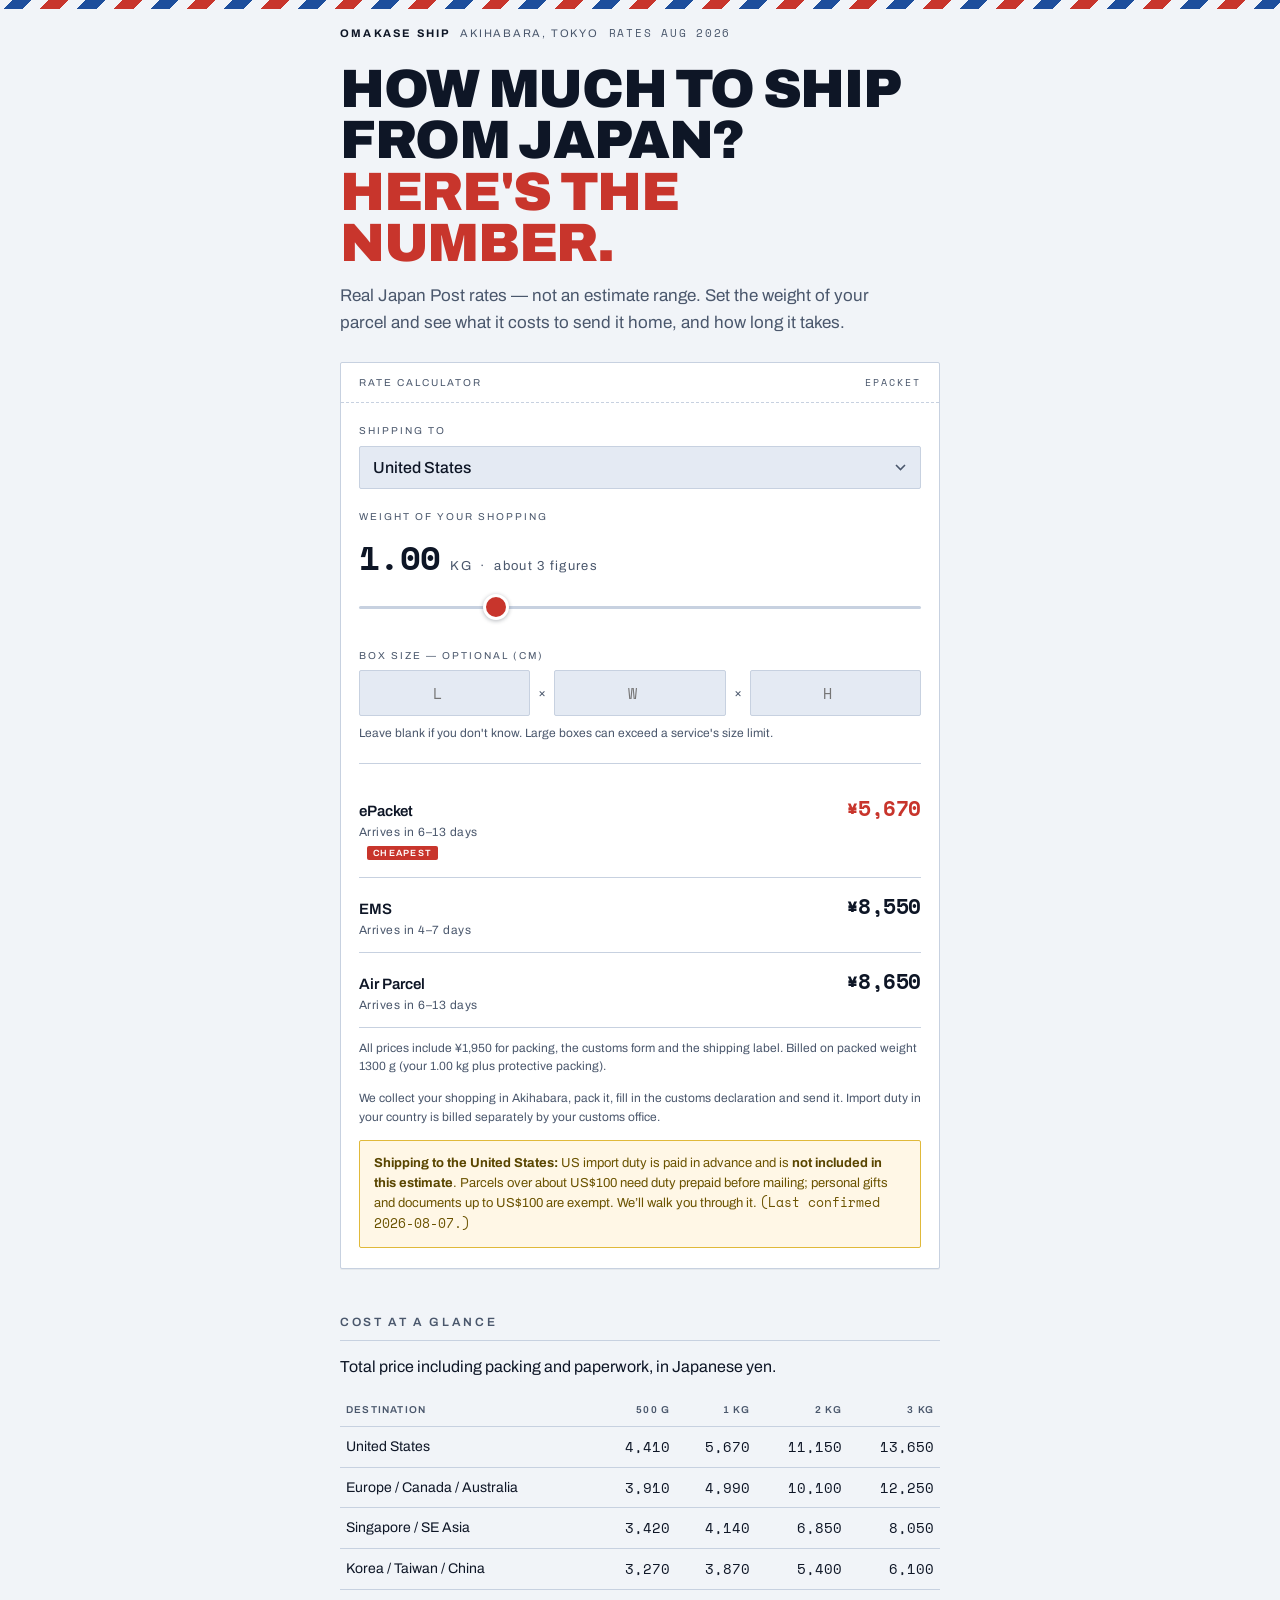
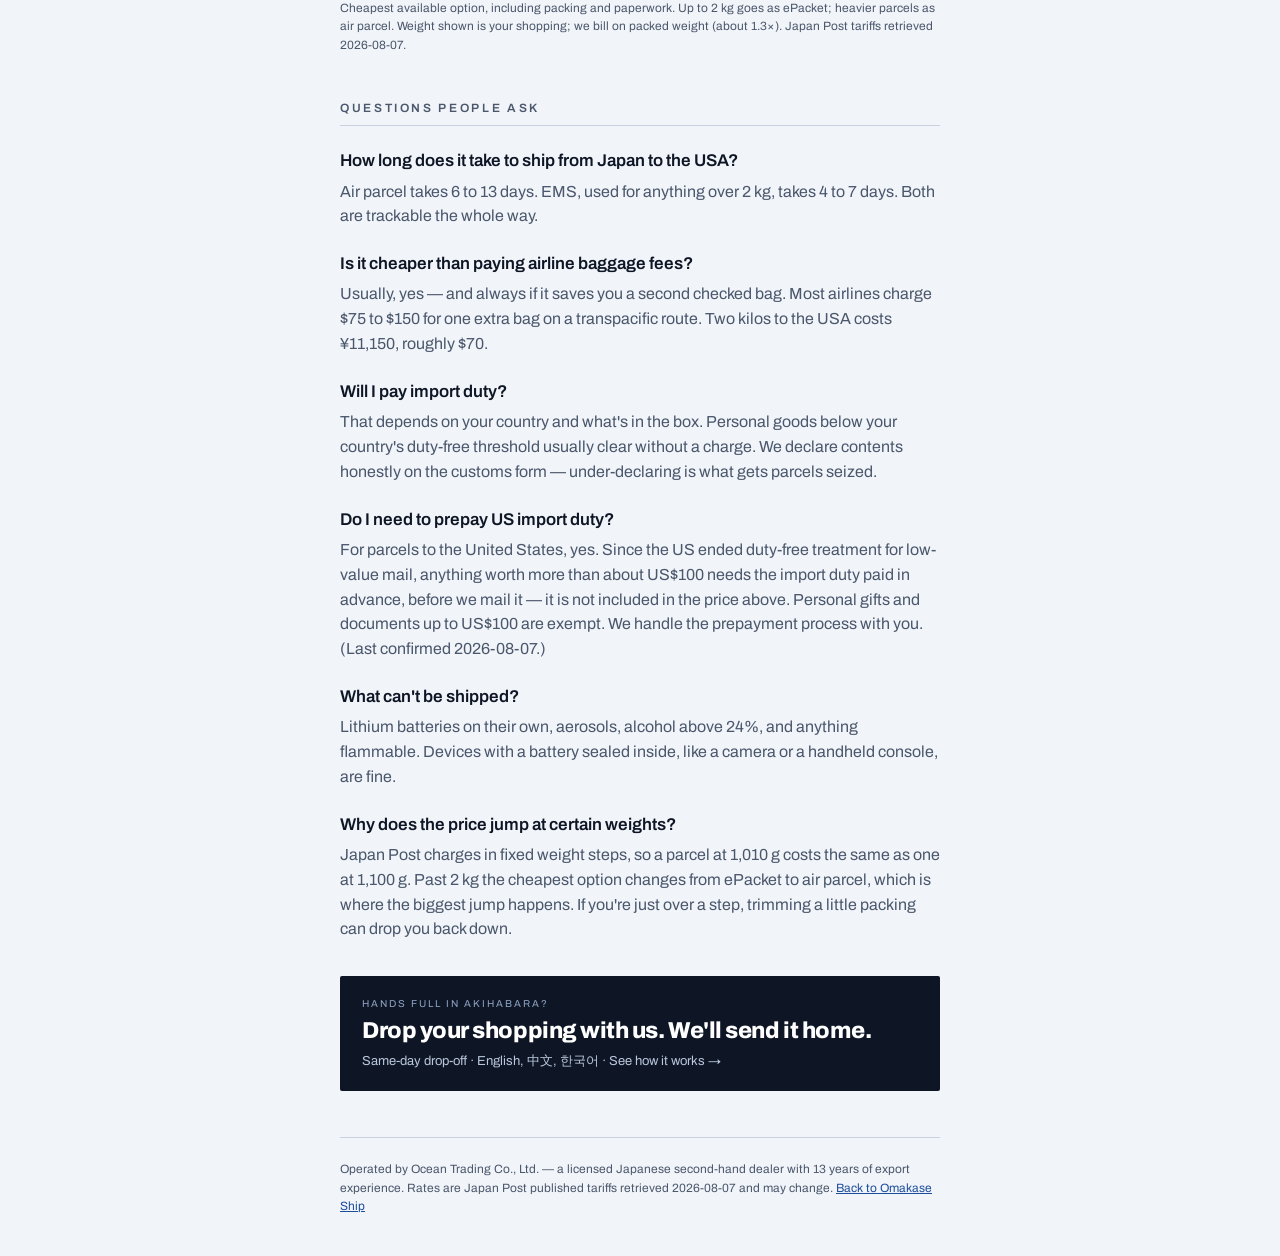
==== cost/index.html @ 7de7c8a9 "Extend EMS (0.5-30kg) and add air-parcel (1-30kg) rates; add 1.3x packed-weight rule, per-country pa" ====
<!DOCTYPE html>
<html lang="en">
<head>
<meta charset="utf-8">
<meta name="viewport" content="width=device-width,initial-scale=1">
<title>How Much Does It Cost to Ship from Japan? | Real Rates Calculator — Omakase Ship</title>
<meta name="description" content="Actual Japan Post rates to ship a parcel from Japan to the USA, Europe, Asia and beyond. Enter the weight, see the price and delivery time. Updated August 2026.">
<link rel="canonical" href="https://gamegamesan-dot.github.io/akiba-ship/cost/">
<meta property="og:title" content="How much does it cost to ship from Japan?">
<meta property="og:description" content="Real Japan Post rates. Enter the weight, get the price and the delivery time.">
<meta property="og:type" content="website">
<link rel="preconnect" href="https://fonts.googleapis.com">
<link rel="preconnect" href="https://fonts.gstatic.com" crossorigin>
<link href="https://fonts.googleapis.com/css2?family=Archivo:wght@400;500;600;800;900&family=Space+Mono:wght@400;700&display=swap" rel="stylesheet">
<style>
:root{
  --paper:#F1F4F8;
  --panel:#FFFFFF;
  --ink:#0E1626;
  --ink-2:#4A576C;
  --rule:#C7D1E0;
  --air-red:#C8352C;
  --air-blue:#1D4E9C;
  --stamp:#E4EAF3;
  --ok:#1B6B4A;
}
*{box-sizing:border-box}
html{-webkit-text-size-adjust:100%}
body{
  margin:0; background:var(--paper); color:var(--ink);
  font-family:'Archivo',system-ui,sans-serif;
  font-size:16px; line-height:1.55;
  -webkit-font-smoothing:antialiased;
}
.mono{font-family:'Space Mono',ui-monospace,monospace}
.wrap{max-width:640px;margin:0 auto;padding:0 20px}

/* ---- airmail stripe ---- */
.airmail{
  height:9px;
  background:repeating-linear-gradient(
    -45deg,
    var(--air-red) 0 14px,
    var(--paper) 14px 26px,
    var(--air-blue) 26px 40px,
    var(--paper) 40px 52px
  );
  background-size:200% 100%;
  animation:slide 1.1s cubic-bezier(.2,.7,.2,1) both;
}
@keyframes slide{from{background-position:60% 0;opacity:0}to{background-position:0 0;opacity:1}}

header{padding:16px 0 0}
.brand{
  display:flex;align-items:baseline;gap:10px;flex-wrap:wrap;
  font-size:11px;letter-spacing:.16em;text-transform:uppercase;color:var(--ink-2);
}
.brand b{color:var(--ink);font-weight:700;letter-spacing:.2em}

h1{
  font-weight:900;
  font-size:clamp(34px,9.5vw,54px);
  line-height:.95;
  letter-spacing:-.025em;
  text-transform:uppercase;
  margin:22px 0 14px;
}
h1 em{font-style:normal;color:var(--air-red)}
.lede{font-size:17px;color:var(--ink-2);margin:0 0 8px;max-width:34em}

/* ---- calculator ---- */
.calc{
  background:var(--panel);
  border:1px solid var(--rule);
  border-radius:2px;
  margin:26px 0;
  box-shadow:0 1px 0 rgba(14,22,38,.05);
}
.calc-head{
  border-bottom:1px dashed var(--rule);
  padding:12px 18px;
  display:flex;justify-content:space-between;align-items:center;
  font-size:10px;letter-spacing:.2em;text-transform:uppercase;color:var(--ink-2);
}
.calc-body{padding:20px 18px}

.field{margin-bottom:20px}
.field > label{
  display:block;
  font-size:10px;letter-spacing:.2em;text-transform:uppercase;
  color:var(--ink-2);margin-bottom:7px;
}
select{
  width:100%;padding:12px 13px;
  font-family:'Archivo',sans-serif;font-size:16px;font-weight:500;color:var(--ink);
  background:var(--stamp);border:1px solid var(--rule);border-radius:2px;
  appearance:none;
  background-image:url("data:image/svg+xml;utf8,<svg xmlns='http://www.w3.org/2000/svg' width='11' height='7' fill='none'><path d='M1 1l4.5 4.5L10 1' stroke='%234A576C' stroke-width='1.6'/></svg>");
  background-repeat:no-repeat;background-position:right 14px center;
}
.wt-row{display:flex;align-items:baseline;gap:10px;margin-bottom:10px}
.wt-val{font-size:34px;font-weight:700;letter-spacing:-.02em}
.wt-unit{font-size:13px;color:var(--ink-2);letter-spacing:.1em}
input[type=range]{
  width:100%;margin:0;appearance:none;background:transparent;height:26px;
}
input[type=range]::-webkit-slider-runnable-track{
  height:3px;background:var(--rule);border-radius:2px;
}
input[type=range]::-webkit-slider-thumb{
  appearance:none;width:26px;height:26px;margin-top:-11.5px;
  background:var(--air-red);border-radius:50%;border:3px solid #fff;
  box-shadow:0 1px 4px rgba(14,22,38,.3);cursor:pointer;
}
input[type=range]::-moz-range-track{height:3px;background:var(--rule);border-radius:2px}
input[type=range]::-moz-range-thumb{
  width:20px;height:20px;background:var(--air-red);border-radius:50%;
  border:3px solid #fff;box-shadow:0 1px 4px rgba(14,22,38,.3);cursor:pointer;
}
input[type=range]:focus-visible,select:focus-visible,a:focus-visible{
  outline:2px solid var(--air-blue);outline-offset:3px;
}

/* ---- the staircase (signature) ---- */
.stair-wrap{
  background:var(--stamp);border:1px solid var(--rule);border-radius:2px;
  padding:14px 14px 12px;margin-bottom:20px;
}
.stair-label{
  font-size:10px;letter-spacing:.2em;text-transform:uppercase;
  color:var(--ink-2);margin-bottom:11px;
}
.stair{display:flex;align-items:flex-end;gap:3px;height:62px}
.step{
  flex:1;background:#C2CEDF;border-radius:1px 1px 0 0;
  transition:background .18s ease,transform .18s ease;
  position:relative;
}
.step.here{background:var(--air-red)}
.step.past{background:#9FB0C8}
.stair-note{
  margin-top:11px;font-size:13px;line-height:1.45;color:var(--ink-2);
}
.stair-note b{color:var(--ink);font-weight:600}
.stair-note .good{color:var(--ok);font-weight:600}

/* ---- result ---- */
.result{border-top:1px solid var(--rule);padding-top:16px}
.line{display:flex;justify-content:space-between;align-items:baseline;padding:6px 0}
.line .k{font-size:14px;color:var(--ink-2)}
.line .v{font-size:17px;font-weight:600}
.line.total{
  border-top:1px solid var(--ink);margin-top:10px;padding-top:14px;align-items:flex-start;
}
.line.total .k{font-size:11px;letter-spacing:.18em;text-transform:uppercase;color:var(--ink);font-weight:600}
.line.total .v{font-size:38px;font-weight:900;letter-spacing:-.03em;line-height:1}
.sub{font-size:12px;color:var(--ink-2);margin-top:6px}
.eta{
  display:inline-block;margin-top:14px;padding:5px 11px;
  background:var(--stamp);border:1px solid var(--rule);border-radius:2px;
  font-size:12px;letter-spacing:.06em;
}
.svc{font-size:10px;letter-spacing:.16em;text-transform:uppercase;color:var(--air-blue)}

/* ---- content ---- */
h2{
  font-size:12px;letter-spacing:.22em;text-transform:uppercase;
  color:var(--ink-2);font-weight:600;
  margin:44px 0 14px;padding-bottom:8px;border-bottom:1px solid var(--rule);
}
h3{font-size:17px;font-weight:600;margin:22px 0 5px}
p{margin:0 0 13px;color:var(--ink-2)}
p.b{color:var(--ink)}
table{width:100%;border-collapse:collapse;font-size:14px;margin-bottom:8px}
th,td{padding:9px 6px;text-align:right;border-bottom:1px solid var(--rule)}
th:first-child,td:first-child{text-align:left}
th{
  font-size:10px;letter-spacing:.12em;text-transform:uppercase;
  color:var(--ink-2);font-weight:600;
}
td.n{font-family:'Space Mono',monospace;font-variant-numeric:tabular-nums}
caption{
  caption-side:bottom;font-size:12px;color:var(--ink-2);
  text-align:left;padding-top:9px;
}

.cta{
  display:block;margin:34px 0 10px;padding:20px 22px;
  background:var(--ink);color:#fff;text-decoration:none;border-radius:2px;
  transition:transform .16s ease;
}
.cta:hover{transform:translateY(-2px)}
.cta .kicker{
  font-size:10px;letter-spacing:.2em;text-transform:uppercase;
  color:#8FA4C4;display:block;margin-bottom:6px;
}
.cta .big{font-size:23px;font-weight:800;letter-spacing:-.02em;line-height:1.15;display:block}
.cta .small{font-size:13px;color:#B9C7DC;display:block;margin-top:7px}

footer{
  margin-top:46px;padding:22px 0 40px;
  border-top:1px solid var(--rule);font-size:12px;color:var(--ink-2);
}
footer a{color:var(--air-blue)}

/* ---- optional size ---- */
.size-row{display:flex;gap:8px;align-items:center}
.size-row input{width:100%;padding:11px 10px;font-family:'Space Mono',monospace;font-size:15px;
  background:var(--stamp);border:1px solid var(--rule);border-radius:2px;color:var(--ink);text-align:center}
.size-x{color:var(--ink-2);font-size:13px}
.size-hint{font-size:12px;color:var(--ink-2);margin-top:8px}
.size-hint.warn{color:var(--air-red);font-weight:600}

/* ---- service comparison ---- */
.svc-row{display:flex;justify-content:space-between;align-items:baseline;padding:12px 0;border-bottom:1px solid var(--rule)}
.svc-row .k{font-size:15px;color:var(--ink);font-weight:600}
.svc-row .days{display:block;font-size:12px;color:var(--ink-2);font-weight:400;letter-spacing:.04em}
.svc-row .v{font-size:21px;font-weight:800;letter-spacing:-.02em}
.svc-row.best .v{color:var(--air-red)}
.svc-row.best .k::after{content:"CHEAPEST";margin-left:8px;font-size:9px;letter-spacing:.14em;
  background:var(--air-red);color:#fff;padding:2px 6px;border-radius:2px;vertical-align:middle}
.svc-row.off{opacity:.6}
.svc-row.off .v{font-size:14px;color:var(--ink-2);font-weight:600}
.svc-row .reason{display:block;font-size:12px;color:var(--air-red);font-weight:400;margin-top:2px}
.allsplit{background:#FBEEEC;border:1px solid var(--air-red);border-radius:2px;padding:14px;
  color:#7A241E;font-size:14px;margin-bottom:8px}
.feenote{font-size:12px;color:var(--ink-2);margin-top:11px}
.duty{margin-top:14px;background:#FFF7E6;border:1px solid #E0B93A;border-radius:2px;
  padding:13px 14px;font-size:13px;line-height:1.5;color:#6B5300}
.duty b{color:#5a4600}

@media (prefers-reduced-motion:reduce){
  *{animation:none!important;transition:none!important}
}
</style>
</head>
<body>

<div class="airmail"></div>

<div class="wrap">
<header>
  <div class="brand"><b>Omakase Ship</b><span>Akihabara, Tokyo</span><span class="mono">rates Aug 2026</span></div>
</header>

<h1>How much to ship<br>from Japan?<br><em>Here's the number.</em></h1>
<p class="lede">Real Japan Post rates — not an estimate range. Set the weight of your parcel and see what it costs to send it home, and how long it takes.</p>

<!-- ========== CALCULATOR ========== -->
<div class="calc">
  <div class="calc-head"><span>Rate Calculator</span><span class="mono" id="svcTag">COMPARE</span></div>
  <div class="calc-body">

    <div class="field">
      <label for="dest">Shipping to</label>
      <select id="dest">
        <option value="4" selected>United States</option>
        <option value="3">Europe (UK, France, Germany…)</option>
        <option value="3">Canada</option>
        <option value="3">Australia / New Zealand</option>
        <option value="2">Singapore / Thailand / Malaysia</option>
        <option value="2">Philippines / Vietnam / Indonesia</option>
        <option value="1">South Korea</option>
        <option value="1">Taiwan</option>
        <option value="1">China / Hong Kong</option>
      </select>
    </div>

    <div class="field">
      <label for="wt">Weight of your shopping</label>
      <div class="wt-row">
        <span class="wt-val mono" id="wtVal">1.00</span>
        <span class="wt-unit">KG &nbsp;·&nbsp; about <span id="wtRef">3 figures</span></span>
      </div>
      <input type="range" id="wt" min="100" max="4000" step="10" value="1000"
             aria-label="Weight of your shopping in grams">
    </div>

    <div class="field">
      <label for="dimL">Box size — optional (cm)</label>
      <div class="size-row">
        <input type="number" id="dimL" inputmode="numeric" min="0" placeholder="L" aria-label="Length cm">
        <span class="size-x">×</span>
        <input type="number" id="dimW" inputmode="numeric" min="0" placeholder="W" aria-label="Width cm">
        <span class="size-x">×</span>
        <input type="number" id="dimH" inputmode="numeric" min="0" placeholder="H" aria-label="Height cm">
      </div>
      <p class="size-hint" id="sizeHint">Leave blank if you don't know. Large boxes can exceed a service's size limit.</p>
    </div>

    <div class="result">
      <div id="cmp"><!-- service comparison injected here --></div>
      <p class="feenote" id="feeNote"></p>
      <p class="sub">We collect your shopping in Akihabara, pack it, fill in the customs declaration and send it. Import duty in your country is billed separately by your customs office.</p>
      <div class="duty" id="dutyNotice" hidden></div>
    </div>

  </div>
</div>

<!-- ========== STATIC TABLE (crawlable) ========== -->
<h2>Cost at a glance</h2>
<p class="b">Total price including packing and paperwork, in Japanese yen.</p>
<table>
  <thead>
    <tr><th>Destination</th><th>500 g</th><th>1 kg</th><th>2 kg</th><th>3 kg</th></tr>
  </thead>
  <tbody>
    <tr><td>United States</td><td class="n">4,410</td><td class="n">5,670</td><td class="n">11,150</td><td class="n">13,650</td></tr>
    <tr><td>Europe / Canada / Australia</td><td class="n">3,910</td><td class="n">4,990</td><td class="n">10,100</td><td class="n">12,250</td></tr>
    <tr><td>Singapore / SE Asia</td><td class="n">3,420</td><td class="n">4,140</td><td class="n">6,850</td><td class="n">8,050</td></tr>
    <tr><td>Korea / Taiwan / China</td><td class="n">3,270</td><td class="n">3,870</td><td class="n">5,400</td><td class="n">6,100</td></tr>
  </tbody>
  <caption>Cheapest available option, including packing and paperwork. Up to 2 kg goes as ePacket; heavier parcels as air parcel. Weight shown is your shopping; we bill on packed weight (about 1.3×). Japan Post tariffs retrieved 2026-08-07.</caption>
</table>

<h2>Questions people ask</h2>

<h3>How long does it take to ship from Japan to the USA?</h3>
<p>Air parcel takes 6 to 13 days. EMS, used for anything over 2 kg, takes 4 to 7 days. Both are trackable the whole way.</p>

<h3>Is it cheaper than paying airline baggage fees?</h3>
<p>Usually, yes — and always if it saves you a second checked bag. Most airlines charge $75 to $150 for one extra bag on a transpacific route. Two kilos to the USA costs ¥11,150, roughly $70.</p>

<h3>Will I pay import duty?</h3>
<p>That depends on your country and what's in the box. Personal goods below your country's duty-free threshold usually clear without a charge. We declare contents honestly on the customs form — under-declaring is what gets parcels seized.</p>

<h3>Do I need to prepay US import duty?</h3>
<p>For parcels to the United States, yes. Since the US ended duty-free treatment for low-value mail, anything worth more than about US$100 needs the import duty paid in advance, before we mail it — it is not included in the price above. Personal gifts and documents up to US$100 are exempt. We handle the prepayment process with you. (Last confirmed 2026-08-07.)</p>

<h3>What can't be shipped?</h3>
<p>Lithium batteries on their own, aerosols, alcohol above 24%, and anything flammable. Devices with a battery sealed inside, like a camera or a handheld console, are fine.</p>

<h3>Why does the price jump at certain weights?</h3>
<p>Japan Post charges in fixed weight steps, so a parcel at 1,010 g costs the same as one at 1,100 g. Past 2 kg the cheapest option changes from ePacket to air parcel, which is where the biggest jump happens. If you're just over a step, trimming a little packing can drop you back down.</p>

<a class="cta" href="../">
  <span class="kicker">Hands full in Akihabara?</span>
  <span class="big">Drop your shopping with us. We'll send it home.</span>
  <span class="small">Same-day drop-off · English, 中文, 한국어 · See how it works →</span>
</a>

<footer>
  Operated by Ocean Trading Co., Ltd. — a licensed Japanese second-hand dealer with 13 years of export experience. Rates are Japan Post published tariffs retrieved 2026-08-07 and may change. <a href="../">Back to Omakase Ship</a>
</footer>
</div>

<script src="../rates.js"></script>
<script>
/* 料金は共通モジュール rates.js（window.AKIBA_RATES）を参照。数値はここに持たない。
   quoteAll() で全サービスを比較。表示は ePacket/Air Parcel/EMS の3種のみ
   （船便・SAL はデータ保持だが非表示）。packedWeight(1.3倍/+200g)で課金。 */
const R = window.AKIBA_RATES;
const BOX = R.packing.box;                        // 箱前提で課金
const ORDER = {epacket:0, airParcel:1, ems:2};    // 表示する3サービス
const $ = id => document.getElementById(id);
const yen = n => '¥' + n.toLocaleString('en-US');

function ref(g){
  if(g < 400)  return '1 figure';
  if(g < 900)  return '2 figures';
  if(g < 1600) return '3 figures';
  if(g < 2600) return 'a model kit + extras';
  if(g < 3600) return 'a full shopping bag';
  return 'a big haul';
}

/* 3辺(cm) → {length, girth}（girth=長さ+胴回りの合計）。未入力なら null */
function readSize(){
  const a=parseFloat($('dimL').value), b=parseFloat($('dimW').value), c=parseFloat($('dimH').value);
  if([a,b,c].every(v=>isNaN(v)||v<=0)) return null;
  const A=isNaN(a)?0:a, B=isNaN(b)?0:b, C=isNaN(c)?0:c;
  const longest=Math.max(A,B,C);
  return {length:longest, girth:2*(A+B+C)-longest};
}

function draw(){
  const zone = +$('dest').value;
  const contents = +$('wt').value;
  const size = readSize();
  const packed = R.packedWeight(contents);

  $('wtVal').textContent = (contents/1000).toFixed(2);
  $('wtRef').textContent = ref(contents);

  const quotes = R.quoteAll(zone, contents, size || {}).filter(q => q.service in ORDER);
  quotes.sort((x,y)=>{
    if(x.available!==y.available) return x.available ? -1 : 1;
    if(x.available) return x.postage - y.postage;
    return ORDER[x.service]-ORDER[y.service];
  });
  const avail = quotes.filter(q=>q.available);
  const base = R.handling + BOX.cost;             // 全サービス共通（保管はこのページでは0）

  let html='';
  if(avail.length===0){
    html += `<div class="allsplit">None of our traveller services fit this parcel at this weight or size. <b>Ask us about splitting it into two boxes</b> — we'll quote both.</div>`;
  }
  quotes.forEach((q,idx)=>{
    if(q.available){
      const cls = (idx===0) ? 'svc-row best' : 'svc-row';
      html += `<div class="${cls}"><span class="k">${q.label}<span class="days">Arrives in ${q.days}</span></span><span class="v mono">${yen(base+q.postage)}</span></div>`;
    } else {
      html += `<div class="svc-row off"><span class="k">${q.label}<span class="reason">Not available — ${q.reason}</span></span><span class="v mono">—</span></div>`;
    }
  });
  $('cmp').innerHTML = html;

  $('svcTag').textContent = avail.length ? avail[0].label.toUpperCase() : 'NO FIT';
  $('feeNote').textContent =
    `All prices include ${yen(base)} for packing, the customs form and the shipping label. `
    + `Billed on packed weight ${packed} g (your ${(contents/1000).toFixed(2)} kg plus protective packing).`;

  const sh=$('sizeHint');
  if(size){
    const overAny = quotes.some(q=>!q.available && /size limit/.test(q.reason));
    if(overAny){
      sh.textContent='This box exceeds the size limit of the greyed-out service(s). Size limits differ by country — we confirm before shipping.';
      sh.classList.add('warn');
    } else {
      sh.textContent='This box is within every listed service’s size limit.';
      sh.classList.remove('warn');
    }
  } else {
    sh.textContent="Leave blank if you don't know. Large boxes can exceed a service's size limit.";
    sh.classList.remove('warn');
  }

  const duty=$('dutyNotice');
  if(zone===4){
    duty.hidden=false;
    duty.innerHTML='<b>Shipping to the United States:</b> US import duty is paid in advance and is '
      +'<b>not included in this estimate</b>. Parcels over about US$100 need duty prepaid before mailing; '
      +'personal gifts and documents up to US$100 are exempt. We’ll walk you through it. '
      +'<span class="mono">(Last confirmed 2026-08-07.)</span>';
  } else {
    duty.hidden=true; duty.innerHTML='';
  }
}

$('dest').addEventListener('change', draw);
$('wt').addEventListener('input', draw);
['dimL','dimW','dimH'].forEach(id=>$(id).addEventListener('input', draw));
draw();
</script>

<script type="application/ld+json">
{
  "@context":"https://schema.org",
  "@type":"FAQPage",
  "mainEntity":[
    {"@type":"Question","name":"How much does it cost to ship from Japan to the USA?",
     "acceptedAnswer":{"@type":"Answer","text":"About ¥5,670 for a 1 kg parcel and ¥11,150 for 2 kg, including packing and customs paperwork. Prices are billed on packed weight (about 1.3 times your shopping weight), and Japan Post charges in fixed weight steps."}},
    {"@type":"Question","name":"How long does it take to ship from Japan to the USA?",
     "acceptedAnswer":{"@type":"Answer","text":"Air parcel takes 6 to 13 days. EMS, used for parcels over 2 kg, takes 4 to 7 days. Both are trackable."}},
    {"@type":"Question","name":"Do I need to prepay US import duty on a parcel from Japan?",
     "acceptedAnswer":{"@type":"Answer","text":"For parcels to the United States, import duty on anything worth more than about US$100 must be prepaid before mailing and is not included in the shipping price. Personal gifts and documents up to US$100 are exempt. Last confirmed 2026-08-07."}},
    {"@type":"Question","name":"Will I pay import duty on a parcel from Japan?",
     "acceptedAnswer":{"@type":"Answer","text":"It depends on your country and the contents. Personal goods below your country's duty-free threshold usually clear without a charge. Contents are declared honestly on the customs form."}}
  ]
}
</script>
<script src="../tracking.js"></script>
</body>
</html>
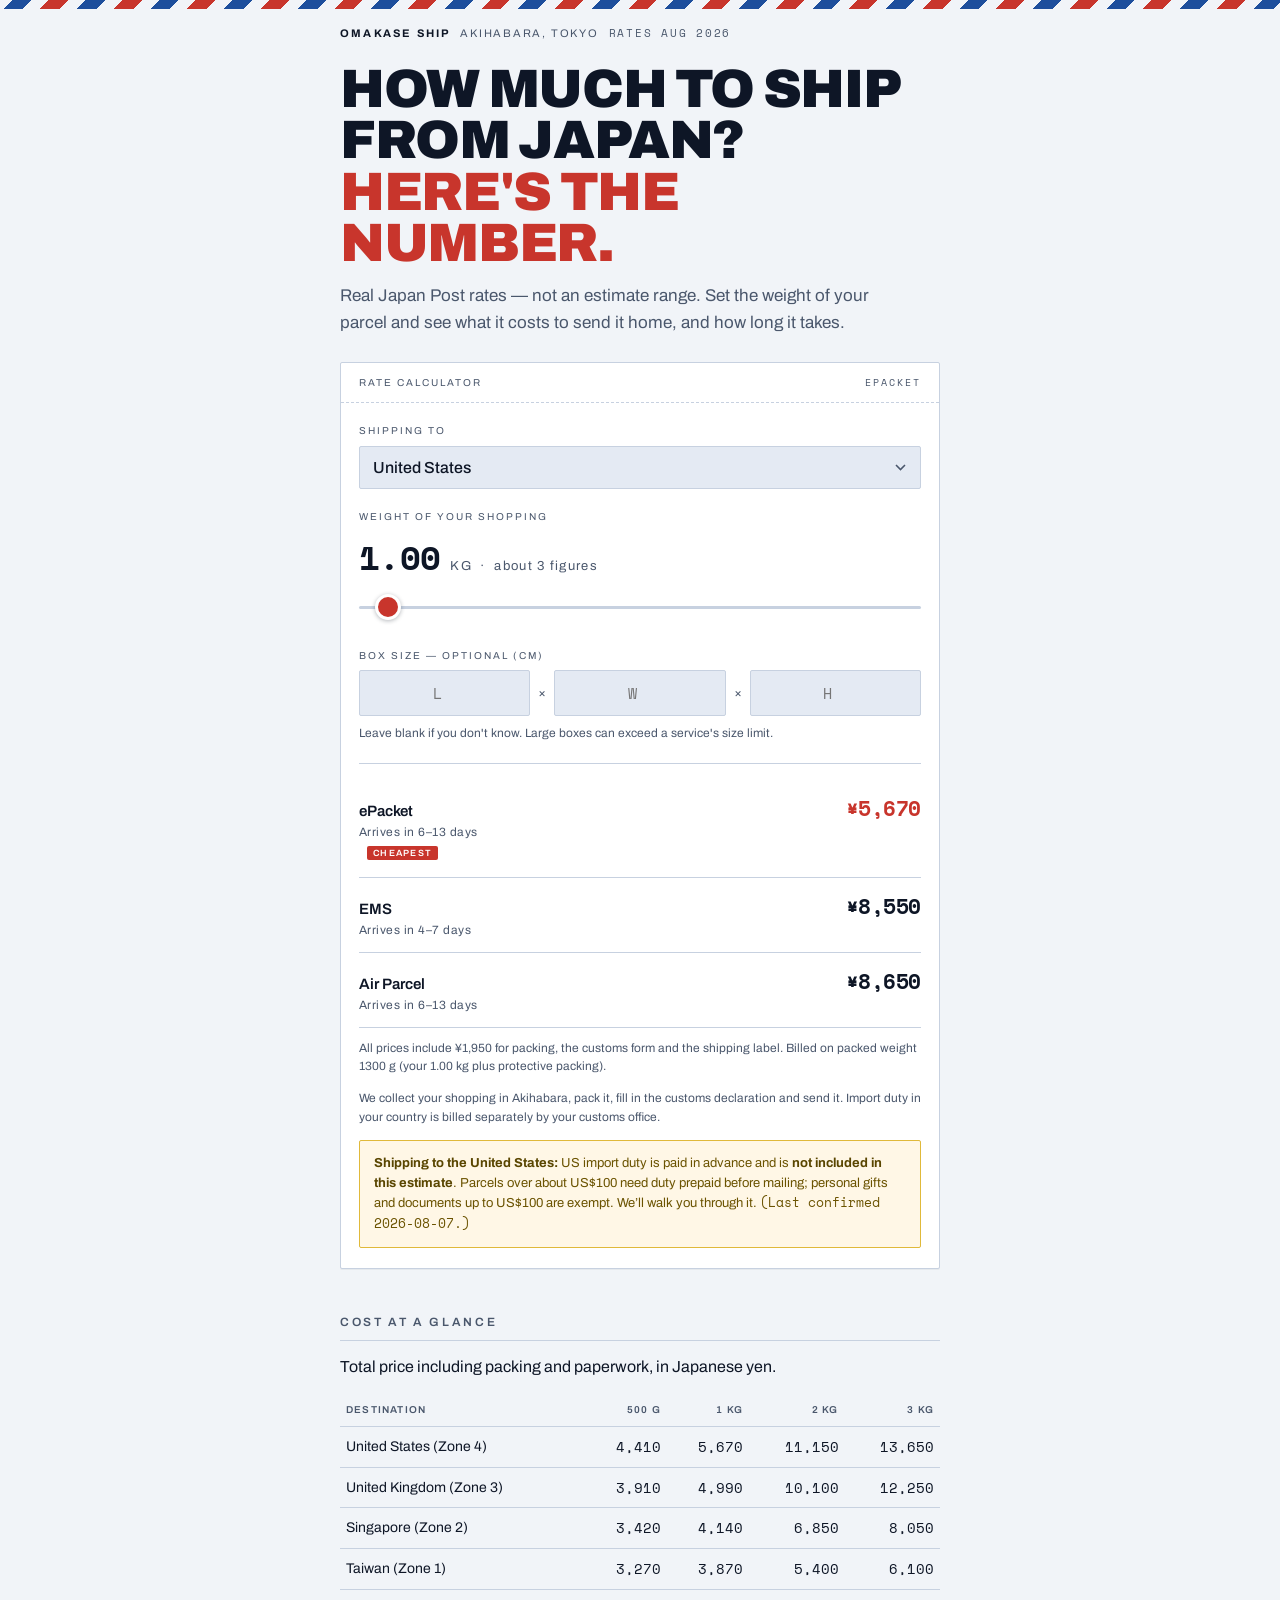
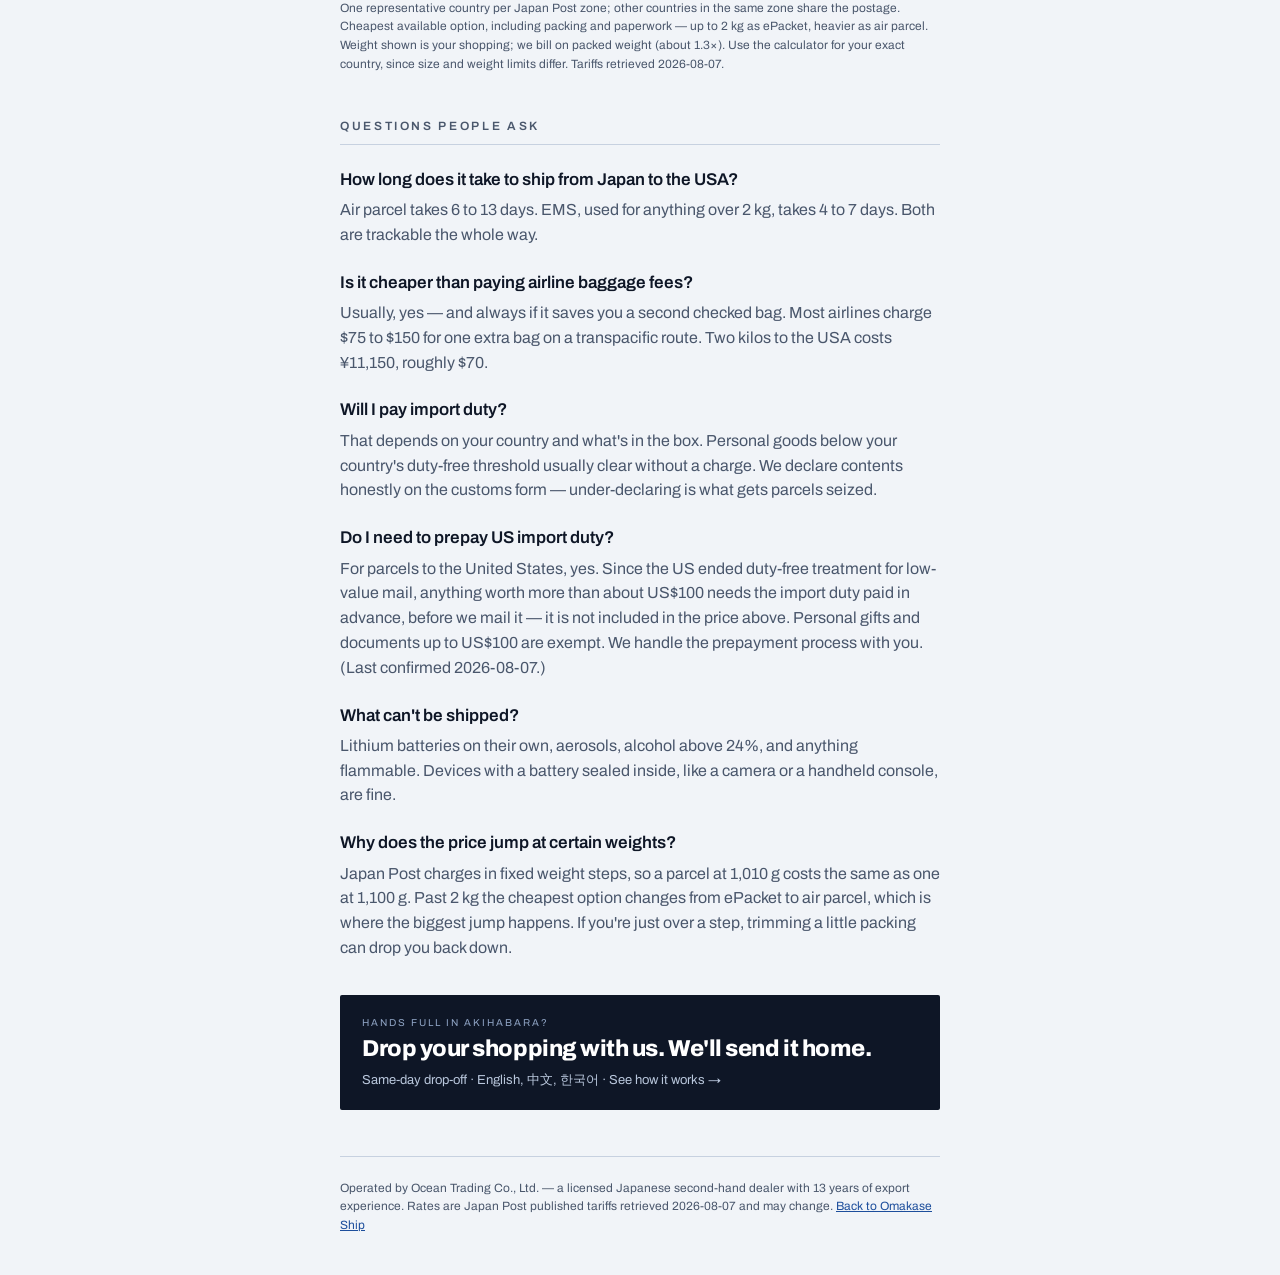
==== commit 9bd281d8: "Switch cost calculator to country-level selection with per-country size and weight limits Co-Authore" ====
--- a/cost/index.html
+++ b/cost/index.html
@@ -253,17 +253,7 @@
 
     <div class="field">
       <label for="dest">Shipping to</label>
-      <select id="dest">
-        <option value="4" selected>United States</option>
-        <option value="3">Europe (UK, France, Germany…)</option>
-        <option value="3">Canada</option>
-        <option value="3">Australia / New Zealand</option>
-        <option value="2">Singapore / Thailand / Malaysia</option>
-        <option value="2">Philippines / Vietnam / Indonesia</option>
-        <option value="1">South Korea</option>
-        <option value="1">Taiwan</option>
-        <option value="1">China / Hong Kong</option>
-      </select>
+      <select id="dest" aria-label="Destination country"><!-- populated from rates.js COUNTRIES --></select>
     </div>
 
     <div class="field">
@@ -272,7 +262,7 @@
         <span class="wt-val mono" id="wtVal">1.00</span>
         <span class="wt-unit">KG &nbsp;·&nbsp; about <span id="wtRef">3 figures</span></span>
       </div>
-      <input type="range" id="wt" min="100" max="4000" step="10" value="1000"
+      <input type="range" id="wt" min="100" max="30000" step="100" value="1000"
              aria-label="Weight of your shopping in grams">
     </div>
 
@@ -306,12 +296,12 @@
     <tr><th>Destination</th><th>500 g</th><th>1 kg</th><th>2 kg</th><th>3 kg</th></tr>
   </thead>
   <tbody>
-    <tr><td>United States</td><td class="n">4,410</td><td class="n">5,670</td><td class="n">11,150</td><td class="n">13,650</td></tr>
-    <tr><td>Europe / Canada / Australia</td><td class="n">3,910</td><td class="n">4,990</td><td class="n">10,100</td><td class="n">12,250</td></tr>
-    <tr><td>Singapore / SE Asia</td><td class="n">3,420</td><td class="n">4,140</td><td class="n">6,850</td><td class="n">8,050</td></tr>
-    <tr><td>Korea / Taiwan / China</td><td class="n">3,270</td><td class="n">3,870</td><td class="n">5,400</td><td class="n">6,100</td></tr>
+    <tr><td>United States (Zone 4)</td><td class="n">4,410</td><td class="n">5,670</td><td class="n">11,150</td><td class="n">13,650</td></tr>
+    <tr><td>United Kingdom (Zone 3)</td><td class="n">3,910</td><td class="n">4,990</td><td class="n">10,100</td><td class="n">12,250</td></tr>
+    <tr><td>Singapore (Zone 2)</td><td class="n">3,420</td><td class="n">4,140</td><td class="n">6,850</td><td class="n">8,050</td></tr>
+    <tr><td>Taiwan (Zone 1)</td><td class="n">3,270</td><td class="n">3,870</td><td class="n">5,400</td><td class="n">6,100</td></tr>
   </tbody>
-  <caption>Cheapest available option, including packing and paperwork. Up to 2 kg goes as ePacket; heavier parcels as air parcel. Weight shown is your shopping; we bill on packed weight (about 1.3×). Japan Post tariffs retrieved 2026-08-07.</caption>
+  <caption>One representative country per Japan Post zone; other countries in the same zone share the postage. Cheapest available option, including packing and paperwork — up to 2 kg as ePacket, heavier as air parcel. Weight shown is your shopping; we bill on packed weight (about 1.3×). Use the calculator for your exact country, since size and weight limits differ. Tariffs retrieved 2026-08-07.</caption>
 </table>
 
 <h2>Questions people ask</h2>
@@ -374,8 +364,35 @@
   return {length:longest, girth:2*(A+B+C)-longest};
 }
 
+/* 仕向国セレクトを rates.js の COUNTRIES から生成（地域でグループ化、米国を先頭） */
+function regionOf(c){
+  if(c.code==='US') return 'Most popular';
+  if(c.zone===3) return (c.code==='AU'||c.code==='NZ') ? 'Oceania (Zone 3)' : 'Europe & Canada (Zone 3)';
+  if(c.zone===2) return 'Southeast / South Asia (Zone 2)';
+  if(c.zone===1) return 'East Asia (Zone 1)';
+  return 'Other';
+}
+const REGION_ORDER=['Most popular','Europe & Canada (Zone 3)','Oceania (Zone 3)',
+                    'Southeast / South Asia (Zone 2)','East Asia (Zone 1)'];
+function buildDestSelect(){
+  const groups={};
+  R.COUNTRIES.forEach(c=>{ (groups[regionOf(c)]=groups[regionOf(c)]||[]).push(c); });
+  let html='';
+  REGION_ORDER.forEach(rg=>{
+    if(!groups[rg]) return;
+    html+=`<optgroup label="${rg}">`;
+    groups[rg].forEach(c=>{
+      const sel = c.code==='US' ? ' selected' : '';
+      html+=`<option value="${c.code}"${sel}>${c.nameEn}</option>`;
+    });
+    html+='</optgroup>';
+  });
+  $('dest').innerHTML=html;
+}
+
 function draw(){
-  const zone = +$('dest').value;
+  const c = R.country($('dest').value) || R.country('US');
+  const zone = c.zone;
   const contents = +$('wt').value;
   const size = readSize();
   const packed = R.packedWeight(contents);
@@ -383,7 +400,9 @@
   $('wtVal').textContent = (contents/1000).toFixed(2);
   $('wtRef').textContent = ref(contents);
 
-  const quotes = R.quoteAll(zone, contents, size || {}).filter(q => q.service in ORDER);
+  const quotes = R.quoteAll(zone, contents, size || {},
+                            {country:c.code, std:c.sizeStd, parcelMaxKg:c.parcelMaxKg})
+                  .filter(q => q.service in ORDER);
   quotes.sort((x,y)=>{
     if(x.available!==y.available) return x.available ? -1 : 1;
     if(x.available) return x.postage - y.postage;
@@ -415,8 +434,11 @@
   if(size){
     const overAny = quotes.some(q=>!q.available && /size limit/.test(q.reason));
     if(overAny){
-      sh.textContent='This box exceeds the size limit of the greyed-out service(s). Size limits differ by country — we confirm before shipping.';
+      sh.textContent=`This box exceeds the parcel size limit for ${c.nameEn}. Size limits differ by country — we confirm before shipping.`;
       sh.classList.add('warn');
+    } else if(c.sizeStd==='unknown'){
+      sh.textContent=`Within the conservative size limit we apply for ${c.nameEn} — its exact parcel limit isn’t confirmed yet, so we double-check before shipping.`;
+      sh.classList.remove('warn');
     } else {
       sh.textContent='This box is within every listed service’s size limit.';
       sh.classList.remove('warn');
@@ -427,7 +449,7 @@
   }
 
   const duty=$('dutyNotice');
-  if(zone===4){
+  if(c.code==='US'){
     duty.hidden=false;
     duty.innerHTML='<b>Shipping to the United States:</b> US import duty is paid in advance and is '
       +'<b>not included in this estimate</b>. Parcels over about US$100 need duty prepaid before mailing; '
@@ -438,6 +460,7 @@
   }
 }
 
+buildDestSelect();
 $('dest').addEventListener('change', draw);
 $('wt').addEventListener('input', draw);
 ['dimL','dimW','dimH'].forEach(id=>$(id).addEventListener('input', draw));
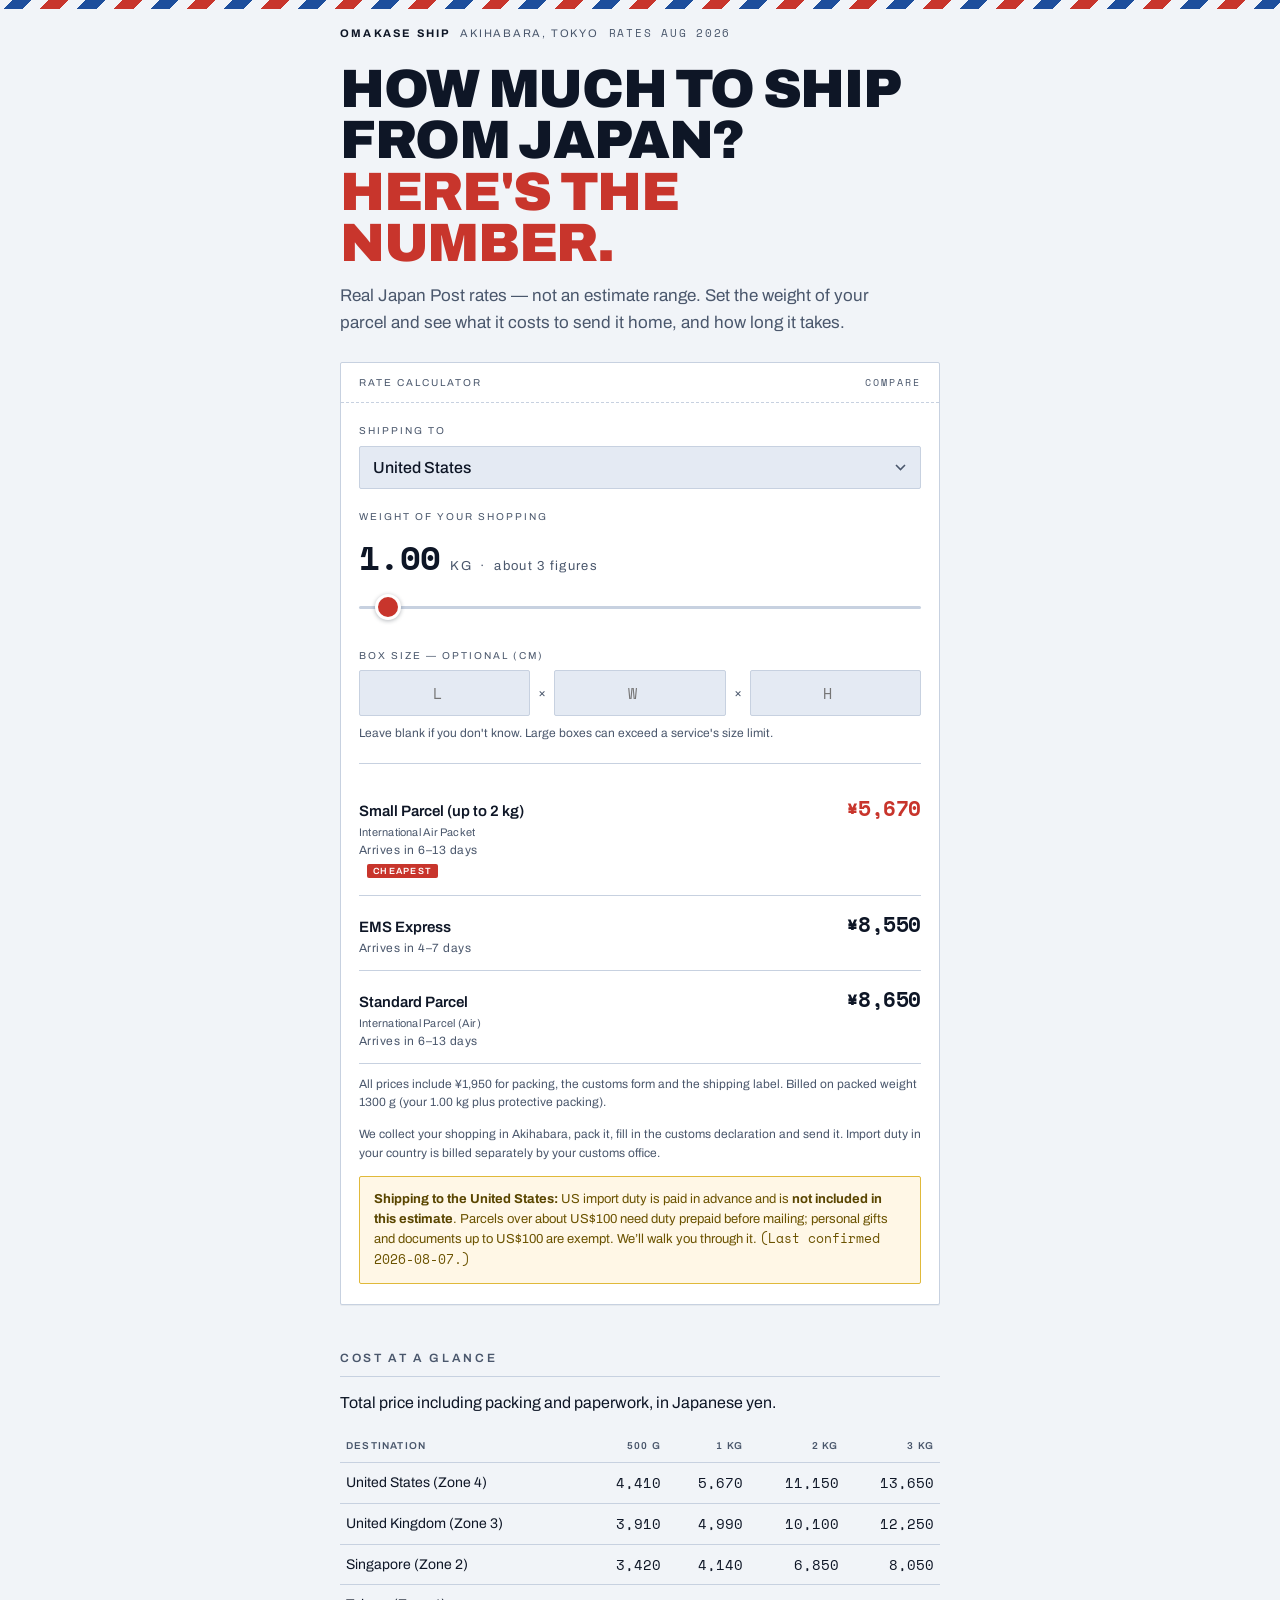
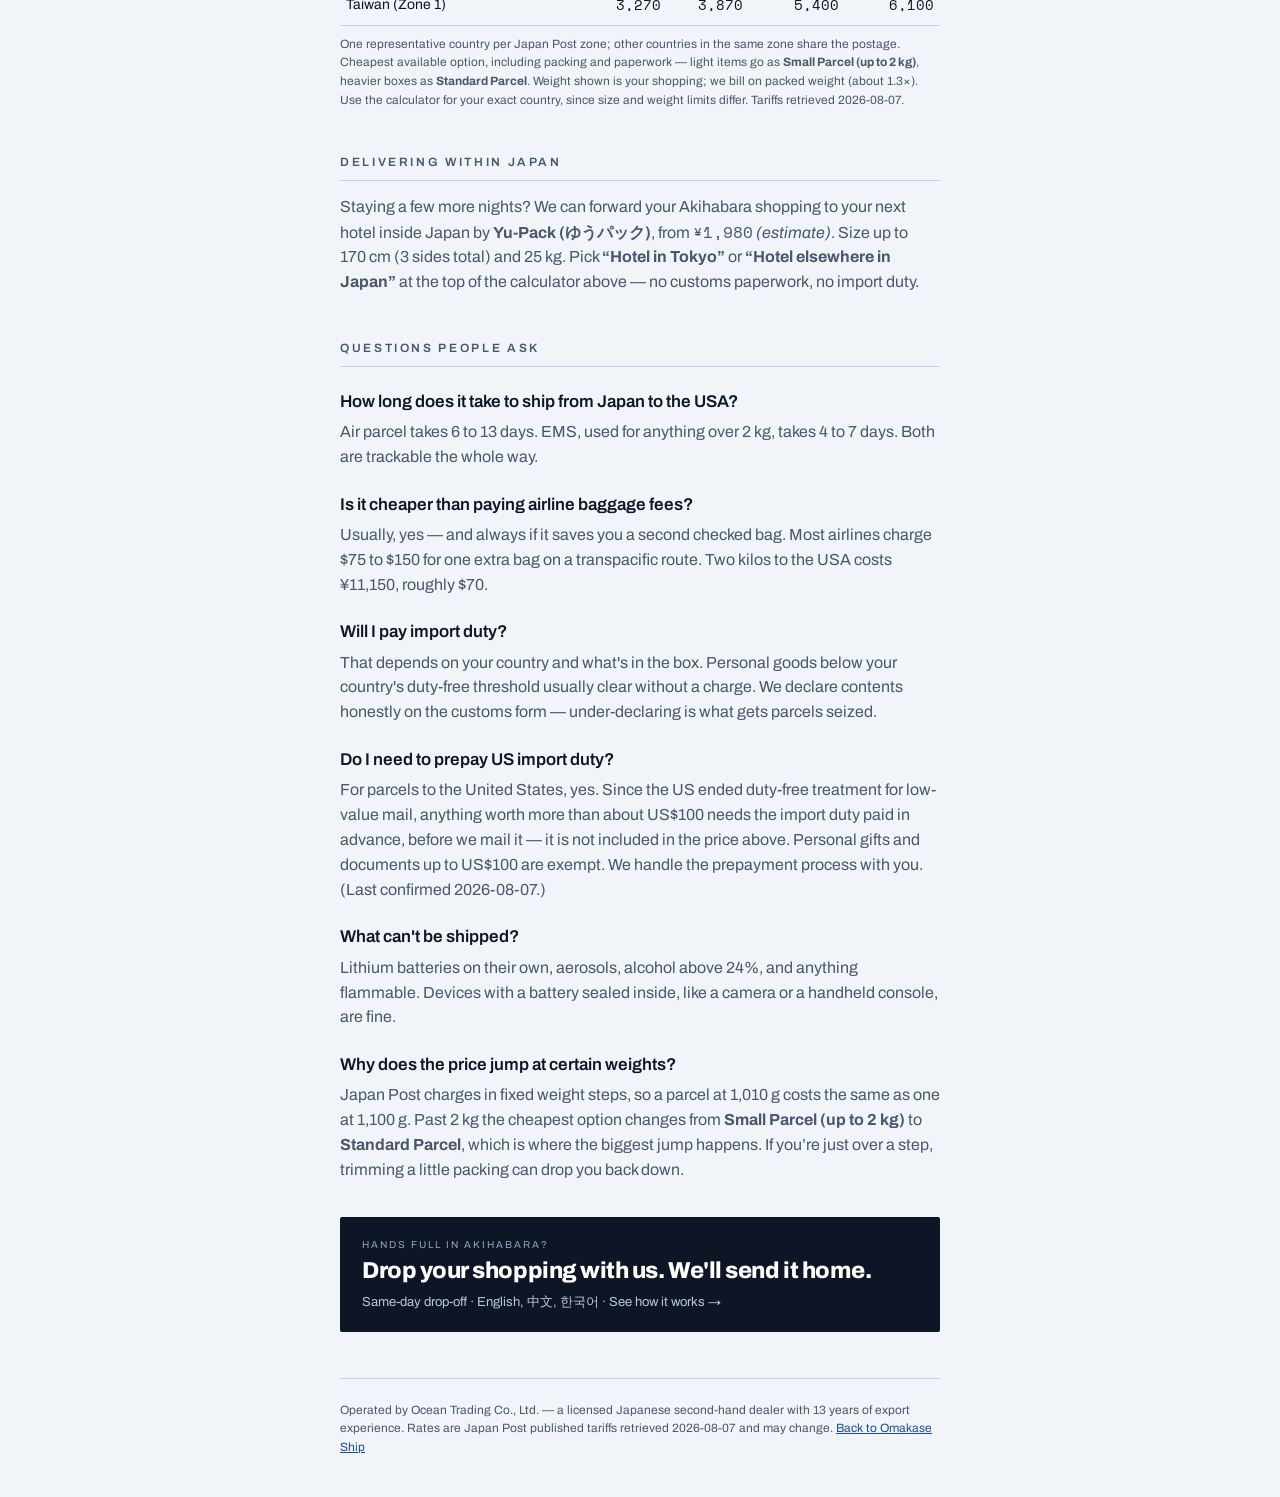
==== commit bca38730: "Fix service naming; add domestic hotel delivery option to cost page Co-Authored-By: Claude Opus 4.8 " ====
--- a/cost/index.html
+++ b/cost/index.html
@@ -215,6 +215,7 @@
 .svc-row{display:flex;justify-content:space-between;align-items:baseline;padding:12px 0;border-bottom:1px solid var(--rule)}
 .svc-row .k{font-size:15px;color:var(--ink);font-weight:600}
 .svc-row .days{display:block;font-size:12px;color:var(--ink-2);font-weight:400;letter-spacing:.04em}
+.svc-row .official{display:block;font-size:11px;color:var(--ink-2);font-weight:400;letter-spacing:.02em;margin-top:1px}
 .svc-row .v{font-size:21px;font-weight:800;letter-spacing:-.02em}
 .svc-row.best .v{color:var(--air-red)}
 .svc-row.best .k::after{content:"CHEAPEST";margin-left:8px;font-size:9px;letter-spacing:.14em;
@@ -301,8 +302,11 @@
     <tr><td>Singapore (Zone 2)</td><td class="n">3,420</td><td class="n">4,140</td><td class="n">6,850</td><td class="n">8,050</td></tr>
     <tr><td>Taiwan (Zone 1)</td><td class="n">3,270</td><td class="n">3,870</td><td class="n">5,400</td><td class="n">6,100</td></tr>
   </tbody>
-  <caption>One representative country per Japan Post zone; other countries in the same zone share the postage. Cheapest available option, including packing and paperwork — up to 2 kg as ePacket, heavier as air parcel. Weight shown is your shopping; we bill on packed weight (about 1.3×). Use the calculator for your exact country, since size and weight limits differ. Tariffs retrieved 2026-08-07.</caption>
+  <caption id="tableCaption">One representative country per Japan Post zone; other countries in the same zone share the postage. Cheapest available option, including packing and paperwork. Weight shown is your shopping; we bill on packed weight (about 1.3×). Use the calculator for your exact country, since size and weight limits differ. Tariffs retrieved 2026-08-07.</caption>
 </table>
+
+<h2>Delivering within Japan</h2>
+<p>Staying a few more nights? We can forward your Akihabara shopping to your next hotel inside Japan by <b>Yu-Pack (ゆうパック)</b>, from <span class="mono">¥1,980</span> <em>(estimate)</em>. Size up to 170&nbsp;cm (3 sides total) and 25&nbsp;kg. Pick <b>“Hotel in Tokyo”</b> or <b>“Hotel elsewhere in Japan”</b> at the top of the calculator above — no customs paperwork, no import duty.</p>
 
 <h2>Questions people ask</h2>
 
@@ -322,7 +326,7 @@
 <p>Lithium batteries on their own, aerosols, alcohol above 24%, and anything flammable. Devices with a battery sealed inside, like a camera or a handheld console, are fine.</p>
 
 <h3>Why does the price jump at certain weights?</h3>
-<p>Japan Post charges in fixed weight steps, so a parcel at 1,010 g costs the same as one at 1,100 g. Past 2 kg the cheapest option changes from ePacket to air parcel, which is where the biggest jump happens. If you're just over a step, trimming a little packing can drop you back down.</p>
+<p id="faqJump">Japan Post charges in fixed weight steps, so a parcel at 1,010 g costs the same as one at 1,100 g. Past 2 kg the cheapest option changes to a heavier service, which is where the biggest jump happens. If you're just over a step, trimming a little packing can drop you back down.</p>
 
 <a class="cta" href="../">
   <span class="kicker">Hands full in Akihabara?</span>
@@ -337,12 +341,13 @@
 
 <script src="../rates.js"></script>
 <script>
-/* 料金は共通モジュール rates.js（window.AKIBA_RATES）を参照。数値はここに持たない。
-   quoteAll() で全サービスを比較。表示は ePacket/Air Parcel/EMS の3種のみ
-   （船便・SAL はデータ保持だが非表示）。packedWeight(1.3倍/+200g)で課金。 */
+/* 料金・表示名は共通モジュール rates.js（window.AKIBA_RATES）を参照。数値もサービス名も
+   ここに持たない。国際は quoteAll() で Small Parcel / Standard Parcel / EMS を比較
+   （船便・SAL はデータ保持だが非表示）。国内は DOMESTIC（ホテル配送）で別分岐。 */
 const R = window.AKIBA_RATES;
-const BOX = R.packing.box;                        // 箱前提で課金
-const ORDER = {epacket:0, airParcel:1, ems:2};    // 表示する3サービス
+const BOX = R.packing.box;                                 // 箱前提で課金
+const ORDER = {airPacket:0, airParcel:1, ems:2};           // 表示する3サービス
+const DOM_CODES = R.DOMESTIC.options.map(o=>o.code);       // 国内配送コード
 const $ = id => document.getElementById(id);
 const yen = n => '¥' + n.toLocaleString('en-US');
 
@@ -355,16 +360,16 @@
   return 'a big haul';
 }
 
-/* 3辺(cm) → {length, girth}（girth=長さ+胴回りの合計）。未入力なら null */
-function readSize(){
+/* 3辺(cm)。国際は length/girth(=長さ+胴回り)、国内は sum3(3辺合計) を使う。未入力 null */
+function readDims(){
   const a=parseFloat($('dimL').value), b=parseFloat($('dimW').value), c=parseFloat($('dimH').value);
   if([a,b,c].every(v=>isNaN(v)||v<=0)) return null;
   const A=isNaN(a)?0:a, B=isNaN(b)?0:b, C=isNaN(c)?0:c;
   const longest=Math.max(A,B,C);
-  return {length:longest, girth:2*(A+B+C)-longest};
-}
-
-/* 仕向国セレクトを rates.js の COUNTRIES から生成（地域でグループ化、米国を先頭） */
+  return {length:longest, girth:2*(A+B+C)-longest, sum3:A+B+C};
+}
+
+/* 仕向地セレクト：先頭に「Within Japan」、続けて国際（COUNTRIES を地域グループ化、米国先頭） */
 function regionOf(c){
   if(c.code==='US') return 'Most popular';
   if(c.zone===3) return (c.code==='AU'||c.code==='NZ') ? 'Oceania (Zone 3)' : 'Europe & Canada (Zone 3)';
@@ -375,12 +380,14 @@
 const REGION_ORDER=['Most popular','Europe & Canada (Zone 3)','Oceania (Zone 3)',
                     'Southeast / South Asia (Zone 2)','East Asia (Zone 1)'];
 function buildDestSelect(){
+  let html='<optgroup label="── Within Japan ──">';
+  R.DOMESTIC.options.forEach(o=>{ html+=`<option value="${o.code}">${o.nameEn}</option>`; });
+  html+='</optgroup>';
   const groups={};
   R.COUNTRIES.forEach(c=>{ (groups[regionOf(c)]=groups[regionOf(c)]||[]).push(c); });
-  let html='';
   REGION_ORDER.forEach(rg=>{
     if(!groups[rg]) return;
-    html+=`<optgroup label="${rg}">`;
+    html+=`<optgroup label="${rg==='Most popular'?'── International ──':rg}">`;
     groups[rg].forEach(c=>{
       const sel = c.code==='US' ? ' selected' : '';
       html+=`<option value="${c.code}"${sel}>${c.nameEn}</option>`;
@@ -390,17 +397,36 @@
   $('dest').innerHTML=html;
 }
 
+/* prose のサービス名を rates.js のラベルから流し込み（HTMLにハードコードしない） */
+function fillProse(){
+  const ap=R.SERVICES.airPacket.label, sp=R.SERVICES.airParcel.label;
+  const cap=$('tableCaption');
+  if(cap) cap.innerHTML='One representative country per Japan Post zone; other countries in the same zone '
+    +`share the postage. Cheapest available option, including packing and paperwork — light items go as `
+    +`<b>${ap}</b>, heavier boxes as <b>${sp}</b>. Weight shown is your shopping; we bill on packed weight `
+    +'(about 1.3×). Use the calculator for your exact country, since size and weight limits differ. '
+    +'Tariffs retrieved 2026-08-07.';
+  const fj=$('faqJump');
+  if(fj) fj.innerHTML='Japan Post charges in fixed weight steps, so a parcel at 1,010 g costs the same as one '
+    +`at 1,100 g. Past 2 kg the cheapest option changes from <b>${ap}</b> to <b>${sp}</b>, which is where the `
+    +'biggest jump happens. If you’re just over a step, trimming a little packing can drop you back down.';
+}
+
 function draw(){
-  const c = R.country($('dest').value) || R.country('US');
-  const zone = c.zone;
+  const val = $('dest').value;
   const contents = +$('wt').value;
-  const size = readSize();
-  const packed = R.packedWeight(contents);
-
   $('wtVal').textContent = (contents/1000).toFixed(2);
   $('wtRef').textContent = ref(contents);
-
-  const quotes = R.quoteAll(zone, contents, size || {},
+  if(DOM_CODES.indexOf(val) >= 0) drawDomestic(val, contents);
+  else drawInternational(val, contents);
+}
+
+function drawInternational(code, contents){
+  const c = R.country(code) || R.country('US');
+  const size = readDims();
+  const packed = R.packedWeight(contents);
+
+  const quotes = R.quoteAll(c.zone, contents, size || {},
                             {country:c.code, std:c.sizeStd, parcelMaxKg:c.parcelMaxKg})
                   .filter(q => q.service in ORDER);
   quotes.sort((x,y)=>{
@@ -409,23 +435,29 @@
     return ORDER[x.service]-ORDER[y.service];
   });
   const avail = quotes.filter(q=>q.available);
-  const base = R.handling + BOX.cost;             // 全サービス共通（保管はこのページでは0）
+  const base = R.handling + BOX.cost;
 
   let html='';
   if(avail.length===0){
-    html += `<div class="allsplit">None of our traveller services fit this parcel at this weight or size. <b>Ask us about splitting it into two boxes</b> — we'll quote both.</div>`;
+    if(packed > 30000){
+      html += `<div class="allsplit">${(contents/1000).toFixed(1)} kg of shopping → about ${(packed/1000).toFixed(1)} kg packed.<br>`
+        + `Over the 30 kg limit for a single parcel. <b>We can split this into two boxes</b> — ask us for a quote.</div>`;
+    } else {
+      html += `<div class="allsplit">This parcel doesn’t fit any service at this size. <b>We can split it into smaller boxes</b> — ask us for a quote.</div>`;
+    }
   }
   quotes.forEach((q,idx)=>{
+    const off = q.officialName ? `<span class="official">${q.officialName}</span>` : '';
     if(q.available){
       const cls = (idx===0) ? 'svc-row best' : 'svc-row';
-      html += `<div class="${cls}"><span class="k">${q.label}<span class="days">Arrives in ${q.days}</span></span><span class="v mono">${yen(base+q.postage)}</span></div>`;
+      html += `<div class="${cls}"><span class="k">${q.label}${off}<span class="days">Arrives in ${q.days}</span></span><span class="v mono">${yen(base+q.postage)}</span></div>`;
     } else {
-      html += `<div class="svc-row off"><span class="k">${q.label}<span class="reason">Not available — ${q.reason}</span></span><span class="v mono">—</span></div>`;
+      html += `<div class="svc-row off"><span class="k">${q.label}${off}<span class="reason">Not available — ${q.reason}</span></span><span class="v mono">—</span></div>`;
     }
   });
   $('cmp').innerHTML = html;
 
-  $('svcTag').textContent = avail.length ? avail[0].label.toUpperCase() : 'NO FIT';
+  $('svcTag').textContent = 'COMPARE';
   $('feeNote').textContent =
     `All prices include ${yen(base)} for packing, the customs form and the shipping label. `
     + `Billed on packed weight ${packed} g (your ${(contents/1000).toFixed(2)} kg plus protective packing).`;
@@ -460,7 +492,48 @@
   }
 }
 
+function drawDomestic(code, contents){
+  const size = readDims();
+  const q = R.domesticQuote(code, contents, size || {});   // {base,days,courier,available,over,packed}
+  const packed = q.packed;
+
+  let html='';
+  if(!q.available){
+    html = `<div class="allsplit">${(contents/1000).toFixed(1)} kg → about ${(packed/1000).toFixed(1)} kg packed. `
+      + `This exceeds ${q.courier} limits (${q.over.join(', ')}). <b>We can arrange a heavier courier or split it</b> — ask us for a quote.</div>`;
+  } else {
+    html = `<div class="svc-row best"><span class="k">Hotel delivery`
+      + `<span class="official">${q.courier}</span>`
+      + `<span class="days">Arrives ${q.days} · estimate</span></span>`
+      + `<span class="v mono">${yen(q.base)}〜</span></div>`;
+  }
+  $('cmp').innerHTML = html;
+
+  $('svcTag').textContent = 'WITHIN JAPAN';
+  $('feeNote').textContent =
+    `Domestic delivery to your hotel in Japan via ${q.courier}. ${yen(q.base)} is an estimate — the final price `
+    + `depends on region and box size. Limit: ${R.DOMESTIC.maxSizeCm} cm (3 sides total) and ${R.DOMESTIC.maxKg} kg.`;
+
+  const sh=$('sizeHint');
+  if(size){
+    if(q.over.some(o=>/cm/.test(o))){
+      sh.textContent=`Over the ${R.DOMESTIC.maxSizeCm} cm (3-side total) ${q.courier} size limit — ask us about a courier.`;
+      sh.classList.add('warn');
+    } else {
+      sh.textContent=`Within the ${R.DOMESTIC.maxSizeCm} cm (3-side total) ${q.courier} size limit.`;
+      sh.classList.remove('warn');
+    }
+  } else {
+    sh.textContent=`Leave blank if you don't know. ${q.courier} accepts up to ${R.DOMESTIC.maxSizeCm} cm (3 sides total).`;
+    sh.classList.remove('warn');
+  }
+
+  const duty=$('dutyNotice');   // 国内は関税注記なし
+  duty.hidden=true; duty.innerHTML='';
+}
+
 buildDestSelect();
+fillProse();
 $('dest').addEventListener('change', draw);
 $('wt').addEventListener('input', draw);
 ['dimL','dimW','dimH'].forEach(id=>$(id).addEventListener('input', draw));
@@ -479,7 +552,9 @@
     {"@type":"Question","name":"Do I need to prepay US import duty on a parcel from Japan?",
      "acceptedAnswer":{"@type":"Answer","text":"For parcels to the United States, import duty on anything worth more than about US$100 must be prepaid before mailing and is not included in the shipping price. Personal gifts and documents up to US$100 are exempt. Last confirmed 2026-08-07."}},
     {"@type":"Question","name":"Will I pay import duty on a parcel from Japan?",
-     "acceptedAnswer":{"@type":"Answer","text":"It depends on your country and the contents. Personal goods below your country's duty-free threshold usually clear without a charge. Contents are declared honestly on the customs form."}}
+     "acceptedAnswer":{"@type":"Answer","text":"It depends on your country and the contents. Personal goods below your country's duty-free threshold usually clear without a charge. Contents are declared honestly on the customs form."}},
+    {"@type":"Question","name":"Can you deliver my shopping to my hotel in Japan?",
+     "acceptedAnswer":{"@type":"Answer","text":"Yes. We can forward your Akihabara shopping to your next hotel within Japan by Yu-Pack, from about 1,980 yen (estimate). Size up to 170 cm (3 sides total) and 25 kg. No customs paperwork or import duty applies to domestic delivery."}}
   ]
 }
 </script>
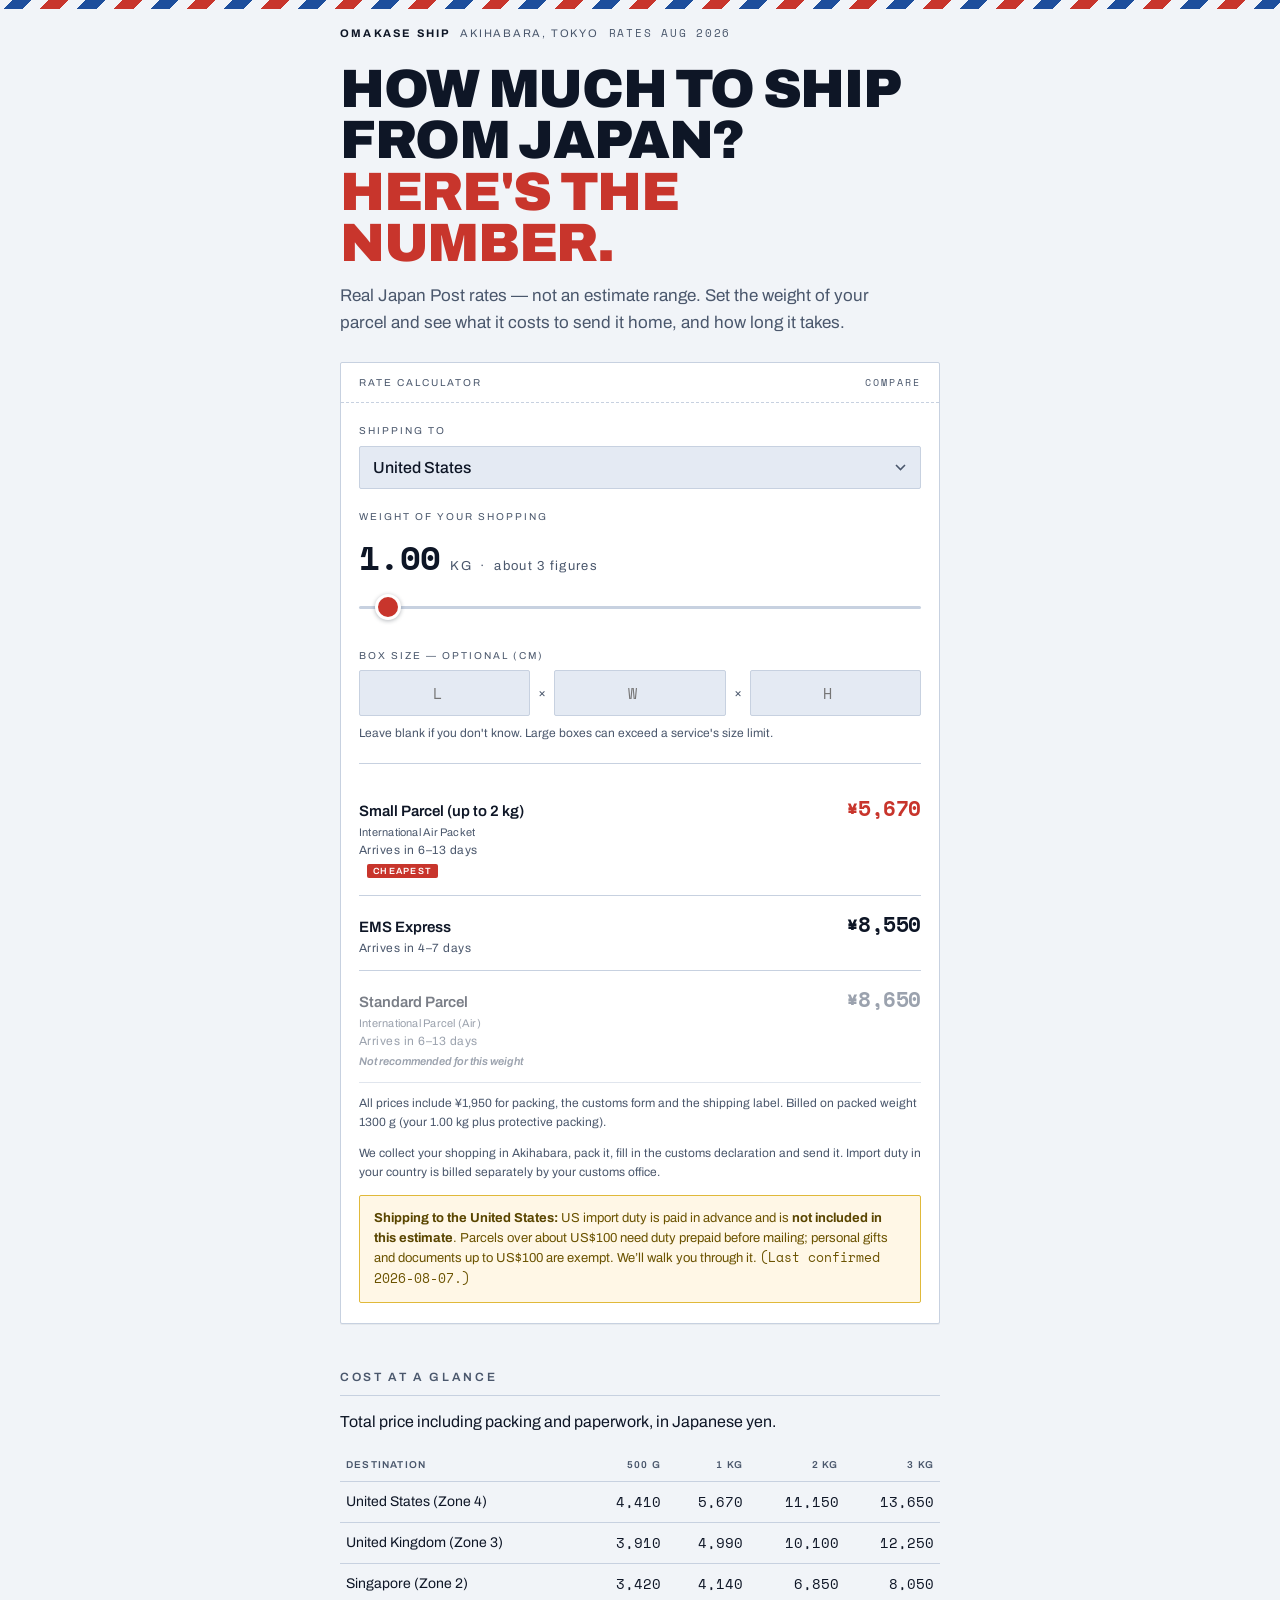
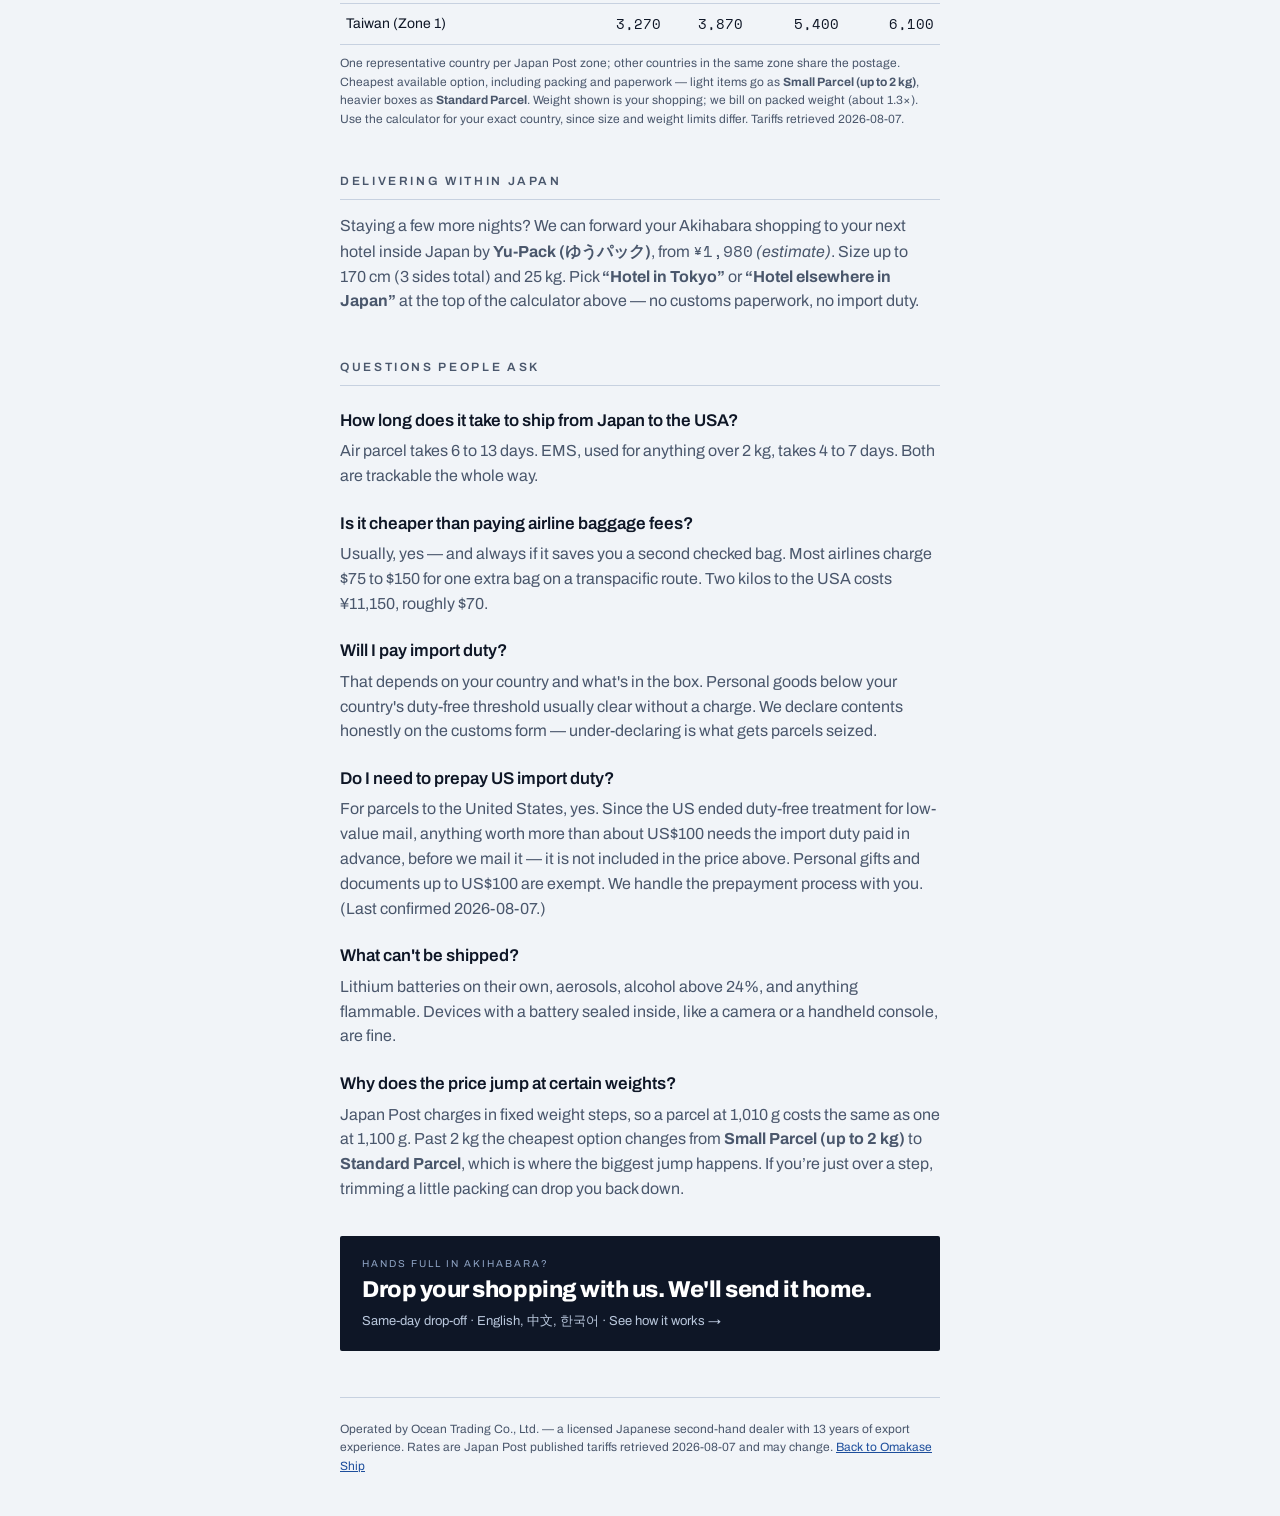
==== commit a5203dcc: "Flag strictly-dominated shipping options as not recommended A service is de-emphasized (moved last, " ====
--- a/cost/index.html
+++ b/cost/index.html
@@ -216,6 +216,9 @@
 .svc-row .k{font-size:15px;color:var(--ink);font-weight:600}
 .svc-row .days{display:block;font-size:12px;color:var(--ink-2);font-weight:400;letter-spacing:.04em}
 .svc-row .official{display:block;font-size:11px;color:var(--ink-2);font-weight:400;letter-spacing:.02em;margin-top:1px}
+.svc-row.weak{opacity:.55}
+.svc-row.weak .v{color:var(--ink-2)}
+.svc-row .note{display:block;font-size:11px;color:var(--ink-2);font-style:italic;margin-top:2px}
 .svc-row .v{font-size:21px;font-weight:800;letter-spacing:-.02em}
 .svc-row.best .v{color:var(--air-red)}
 .svc-row.best .k::after{content:"CHEAPEST";margin-left:8px;font-size:9px;letter-spacing:.14em;
@@ -359,6 +362,9 @@
   if(g < 3600) return 'a full shopping bag';
   return 'a big haul';
 }
+
+/* 目安日数の文字列（例 "6–13 days"）から最大日数を取り出す（速さ比較用） */
+function maxDaysOf(s){ const m=(s||'').match(/\d+/g); return m ? Math.max.apply(null, m.map(Number)) : 999; }
 
 /* 3辺(cm)。国際は length/girth(=長さ+胴回り)、国内は sum3(3辺合計) を使う。未入力 null */
 function readDims(){
@@ -434,8 +440,15 @@
     if(x.available) return x.postage - y.postage;
     return ORDER[x.service]-ORDER[y.service];
   });
-  const avail = quotes.filter(q=>q.available);
   const base = R.handling + BOX.cost;
+  // 利用可能分に総額と目安日数を付与。劣後＝「他に安く、かつ同等以上に速い」便が存在する
+  const avail = quotes.filter(q=>q.available)
+    .map(q=>({q:q, total:base+q.postage, maxDays:maxDaysOf(q.days)}));
+  avail.forEach(a=>{
+    a.dominated = avail.some(b=> b!==a && b.total < a.total && b.maxDays <= a.maxDays);
+  });
+  const ordered = avail.filter(a=>!a.dominated).concat(avail.filter(a=>a.dominated)); // 劣後は末尾
+  const unavail = quotes.filter(q=>!q.available);
 
   let html='';
   if(avail.length===0){
@@ -446,14 +459,16 @@
       html += `<div class="allsplit">This parcel doesn’t fit any service at this size. <b>We can split it into smaller boxes</b> — ask us for a quote.</div>`;
     }
   }
-  quotes.forEach((q,idx)=>{
+  ordered.forEach((a,idx)=>{
+    const q=a.q;
     const off = q.officialName ? `<span class="official">${q.officialName}</span>` : '';
-    if(q.available){
-      const cls = (idx===0) ? 'svc-row best' : 'svc-row';
-      html += `<div class="${cls}"><span class="k">${q.label}${off}<span class="days">Arrives in ${q.days}</span></span><span class="v mono">${yen(base+q.postage)}</span></div>`;
-    } else {
-      html += `<div class="svc-row off"><span class="k">${q.label}${off}<span class="reason">Not available — ${q.reason}</span></span><span class="v mono">—</span></div>`;
-    }
+    const cls = 'svc-row' + (idx===0 ? ' best' : '') + (a.dominated ? ' weak' : '');
+    const note = a.dominated ? `<span class="note">Not recommended for this weight</span>` : '';
+    html += `<div class="${cls}"><span class="k">${q.label}${off}<span class="days">Arrives in ${q.days}</span>${note}</span><span class="v mono">${yen(a.total)}</span></div>`;
+  });
+  unavail.forEach(q=>{
+    const off = q.officialName ? `<span class="official">${q.officialName}</span>` : '';
+    html += `<div class="svc-row off"><span class="k">${q.label}${off}<span class="reason">Not available — ${q.reason}</span></span><span class="v mono">—</span></div>`;
   });
   $('cmp').innerHTML = html;
 
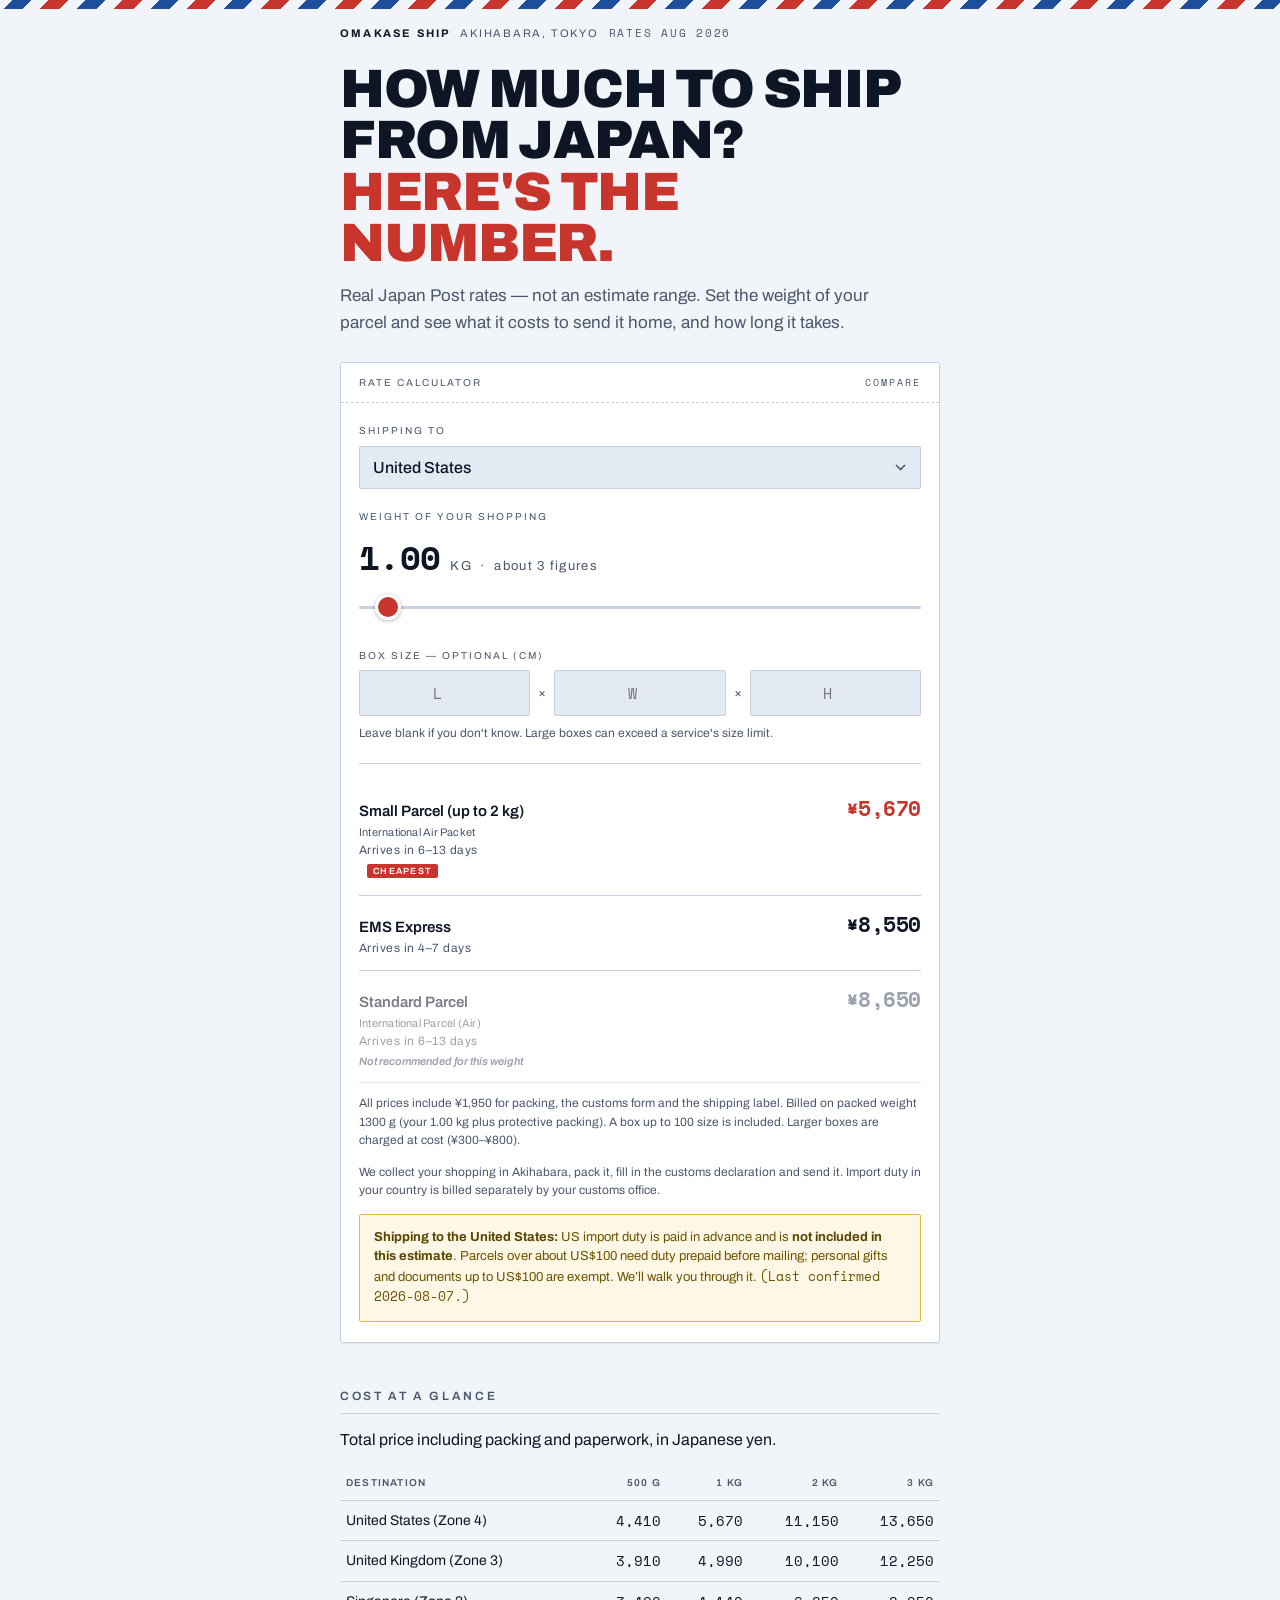
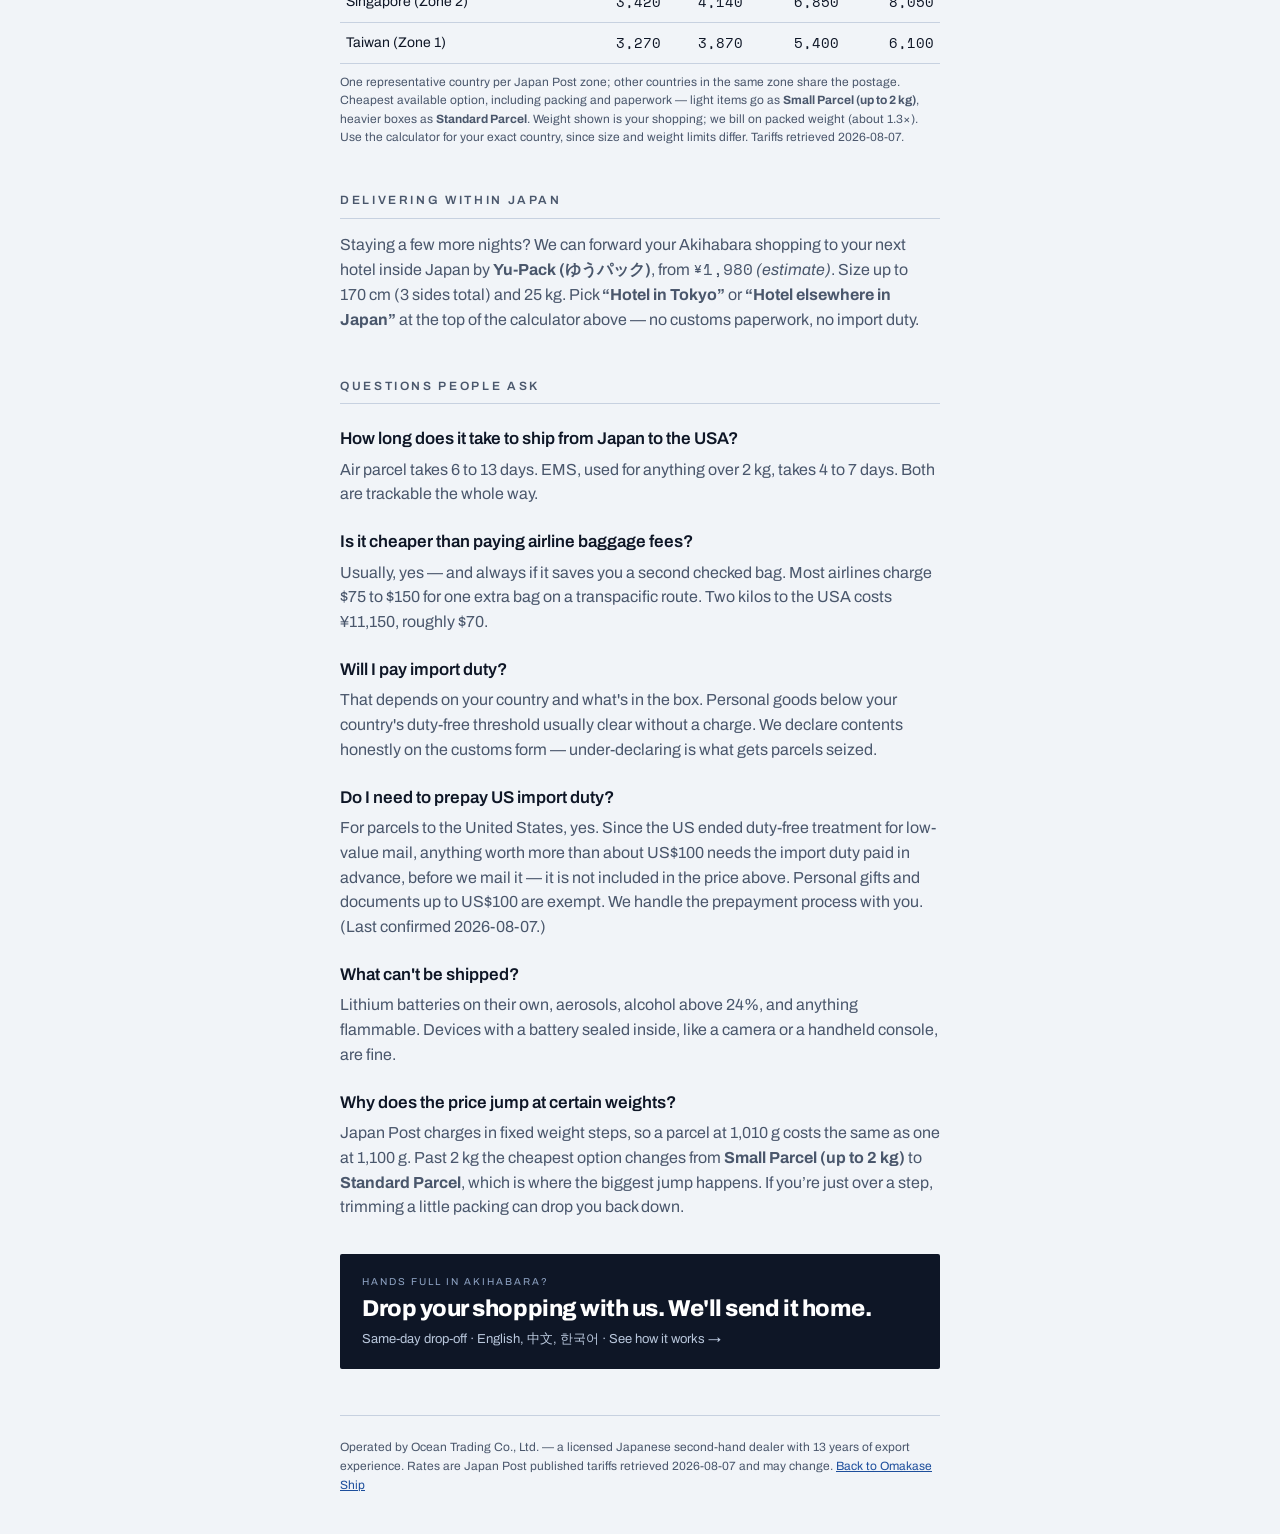
==== commit b6538d1b: "Note box-size surcharge (100 size+ ¥300–¥800) in cost calculator fee notes Co-Authored-By: Claude Op" ====
--- a/cost/index.html
+++ b/cost/index.html
@@ -475,7 +475,8 @@
   $('svcTag').textContent = 'COMPARE';
   $('feeNote').textContent =
     `All prices include ${yen(base)} for packing, the customs form and the shipping label. `
-    + `Billed on packed weight ${packed} g (your ${(contents/1000).toFixed(2)} kg plus protective packing).`;
+    + `Billed on packed weight ${packed} g (your ${(contents/1000).toFixed(2)} kg plus protective packing).`
+    + ` A box up to 100 size is included. Larger boxes are charged at cost (¥300–¥800).`;
 
   const sh=$('sizeHint');
   if(size){
@@ -527,7 +528,8 @@
   $('svcTag').textContent = 'WITHIN JAPAN';
   $('feeNote').textContent =
     `Domestic delivery to your hotel in Japan via ${q.courier}. ${yen(q.base)} is an estimate — the final price `
-    + `depends on region and box size. Limit: ${R.DOMESTIC.maxSizeCm} cm (3 sides total) and ${R.DOMESTIC.maxKg} kg.`;
+    + `depends on region and box size. Limit: ${R.DOMESTIC.maxSizeCm} cm (3 sides total) and ${R.DOMESTIC.maxKg} kg.`
+    + ` Boxes up to 100 size are included; larger boxes cost ¥300–¥800.`;
 
   const sh=$('sizeHint');
   if(size){
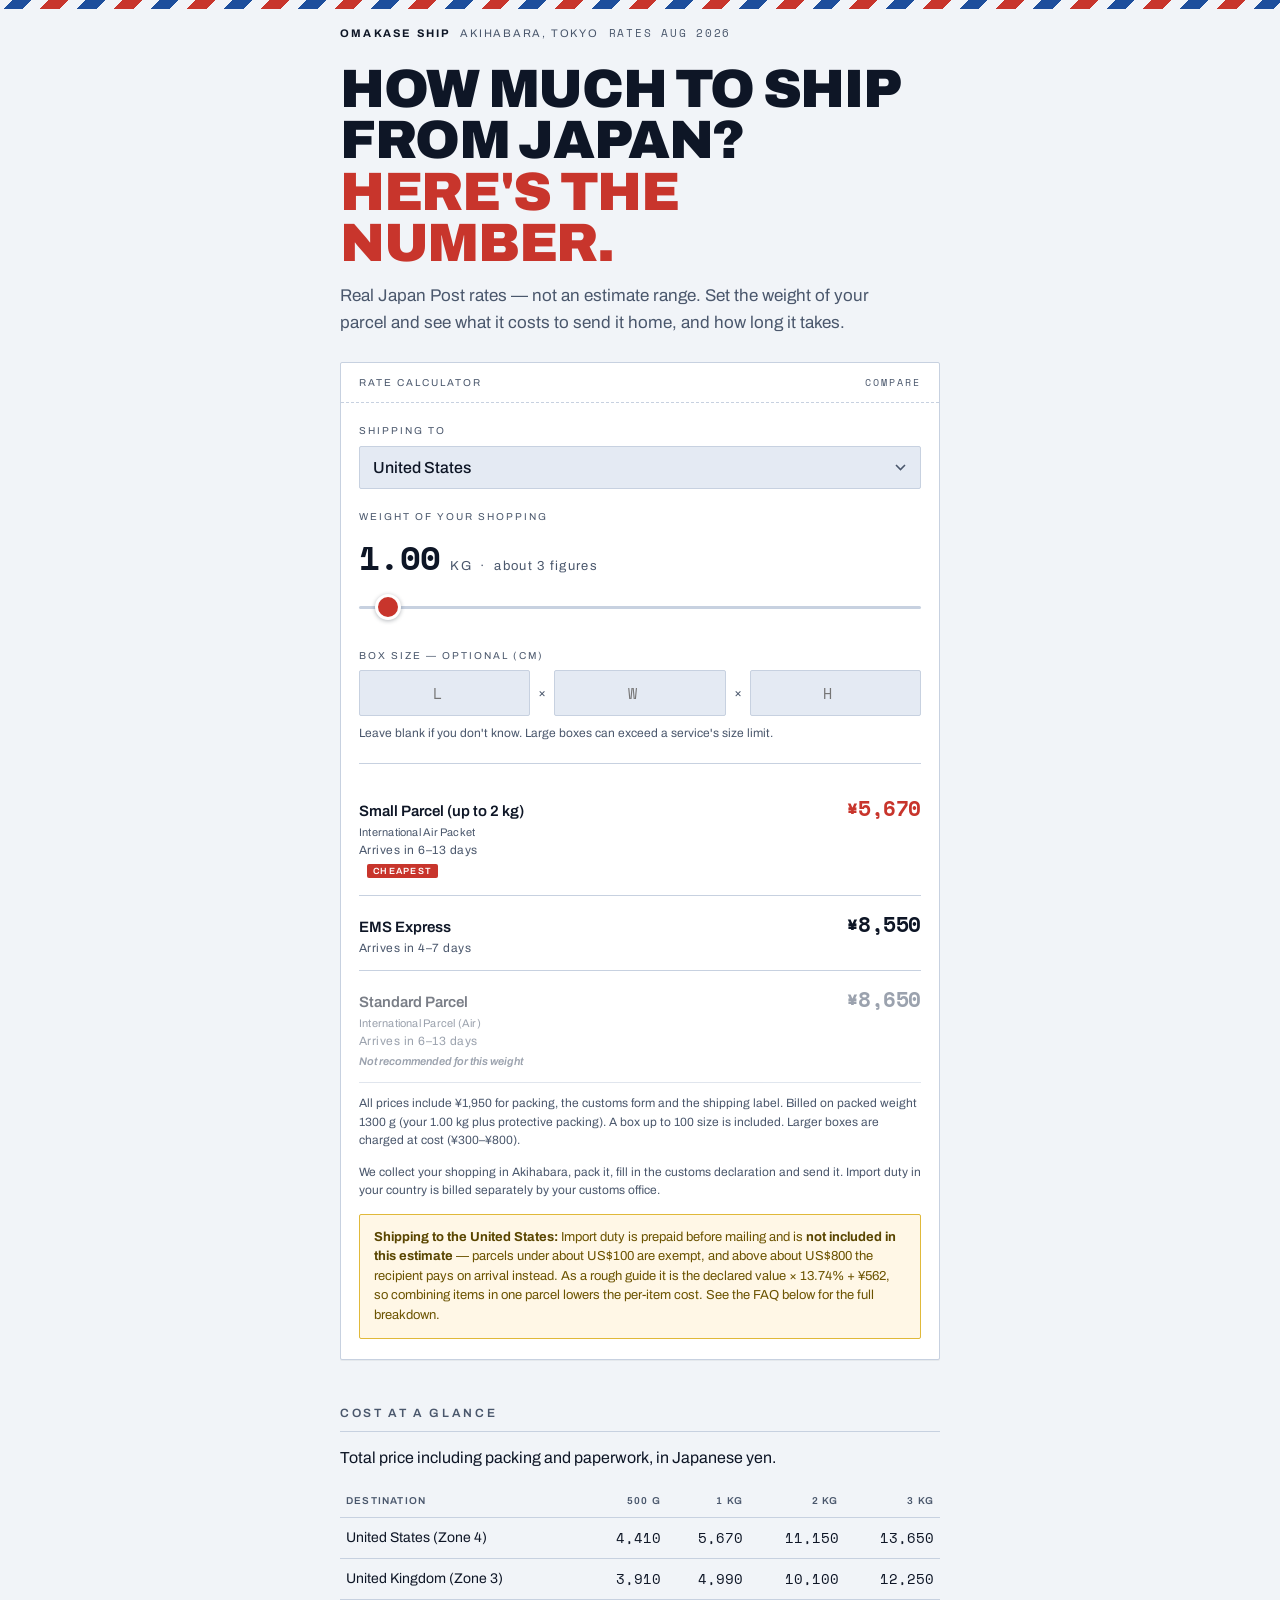
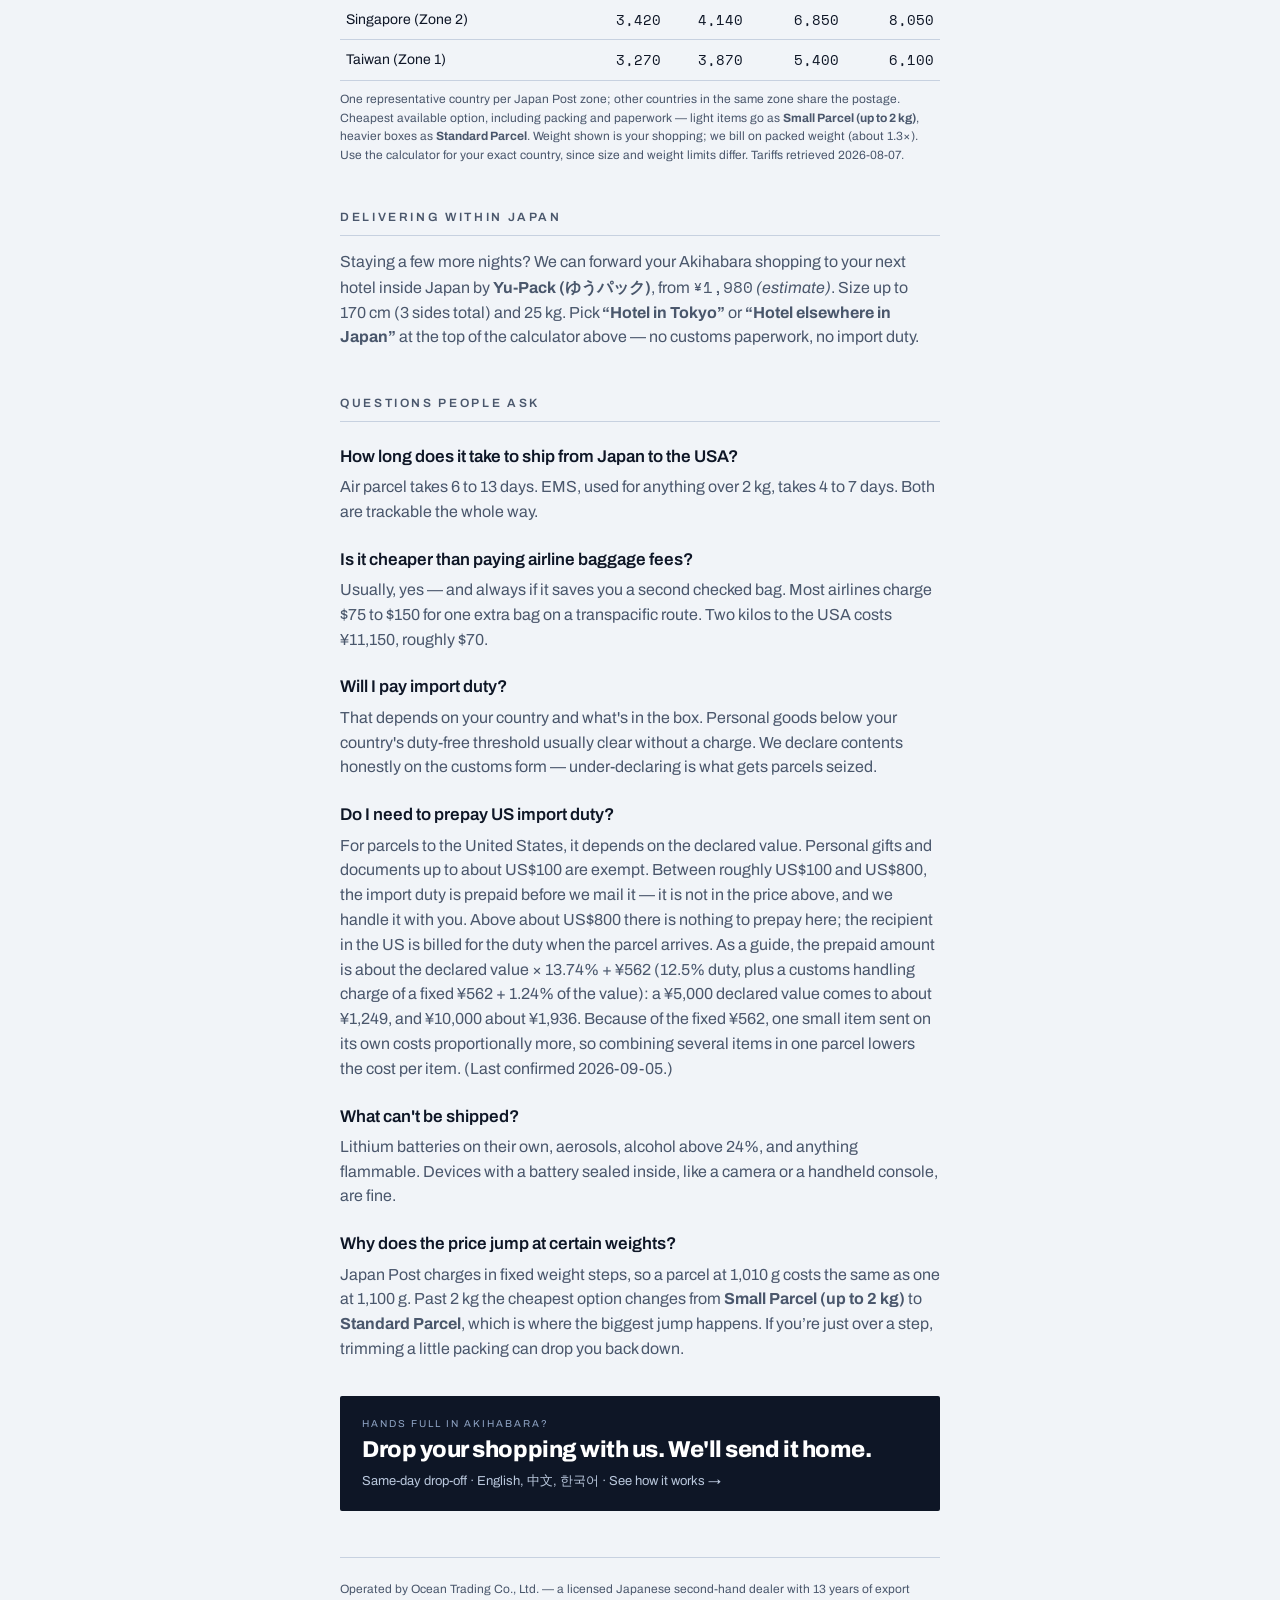
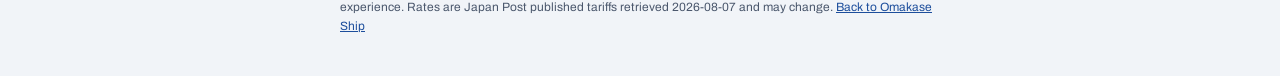
==== commit 4b6e40d1: "Zonos実測値に基づき米国関税の記載を更新（FAQ・JSON-LD・計算機注記） - 前払いの上限US$800を明記（超過分は受取人負担） - 前払い額の目安を追加: 申告額 × 13.74% + " ====
--- a/cost/index.html
+++ b/cost/index.html
@@ -323,7 +323,7 @@
 <p>That depends on your country and what's in the box. Personal goods below your country's duty-free threshold usually clear without a charge. We declare contents honestly on the customs form — under-declaring is what gets parcels seized.</p>
 
 <h3>Do I need to prepay US import duty?</h3>
-<p>For parcels to the United States, yes. Since the US ended duty-free treatment for low-value mail, anything worth more than about US$100 needs the import duty paid in advance, before we mail it — it is not included in the price above. Personal gifts and documents up to US$100 are exempt. We handle the prepayment process with you. (Last confirmed 2026-08-07.)</p>
+<p>For parcels to the United States, it depends on the declared value. Personal gifts and documents up to about US$100 are exempt. Between roughly US$100 and US$800, the import duty is prepaid before we mail it — it is not in the price above, and we handle it with you. Above about US$800 there is nothing to prepay here; the recipient in the US is billed for the duty when the parcel arrives. As a guide, the prepaid amount is about the declared value × 13.74% + ¥562 (12.5% duty, plus a customs handling charge of a fixed ¥562 + 1.24% of the value): a ¥5,000 declared value comes to about ¥1,249, and ¥10,000 about ¥1,936. Because of the fixed ¥562, one small item sent on its own costs proportionally more, so combining several items in one parcel lowers the cost per item. (Last confirmed 2026-09-05.)</p>
 
 <h3>What can't be shipped?</h3>
 <p>Lithium batteries on their own, aerosols, alcohol above 24%, and anything flammable. Devices with a battery sealed inside, like a camera or a handheld console, are fine.</p>
@@ -499,10 +499,10 @@
   const duty=$('dutyNotice');
   if(c.code==='US'){
     duty.hidden=false;
-    duty.innerHTML='<b>Shipping to the United States:</b> US import duty is paid in advance and is '
-      +'<b>not included in this estimate</b>. Parcels over about US$100 need duty prepaid before mailing; '
-      +'personal gifts and documents up to US$100 are exempt. We’ll walk you through it. '
-      +'<span class="mono">(Last confirmed 2026-08-07.)</span>';
+    duty.innerHTML='<b>Shipping to the United States:</b> Import duty is prepaid before mailing and is '
+      +'<b>not included in this estimate</b> — parcels under about US$100 are exempt, and above about US$800 '
+      +'the recipient pays on arrival instead. As a rough guide it is the declared value × 13.74% + ¥562, '
+      +'so combining items in one parcel lowers the per-item cost. See the FAQ below for the full breakdown.';
   } else {
     duty.hidden=true; duty.innerHTML='';
   }
@@ -567,7 +567,7 @@
     {"@type":"Question","name":"How long does it take to ship from Japan to the USA?",
      "acceptedAnswer":{"@type":"Answer","text":"Air parcel takes 6 to 13 days. EMS, used for parcels over 2 kg, takes 4 to 7 days. Both are trackable."}},
     {"@type":"Question","name":"Do I need to prepay US import duty on a parcel from Japan?",
-     "acceptedAnswer":{"@type":"Answer","text":"For parcels to the United States, import duty on anything worth more than about US$100 must be prepaid before mailing and is not included in the shipping price. Personal gifts and documents up to US$100 are exempt. Last confirmed 2026-08-07."}},
+     "acceptedAnswer":{"@type":"Answer","text":"For parcels to the United States it depends on the declared value. Personal gifts and documents up to about US$100 are exempt. Between roughly US$100 and US$800 the import duty is prepaid before mailing and is not included in the shipping price. Above about US$800 nothing is prepaid in Japan; the US recipient is billed for the duty when the parcel arrives. As a guide the prepaid amount is about the declared value × 13.74% + 562 yen (12.5% duty plus a customs handling charge of 562 yen fixed + 1.24% of the value): a 5,000 yen value comes to about 1,249 yen and 10,000 yen about 1,936 yen. Because of the fixed 562 yen, combining several items in one parcel lowers the cost per item. Last confirmed 2026-09-05."}},
     {"@type":"Question","name":"Will I pay import duty on a parcel from Japan?",
      "acceptedAnswer":{"@type":"Answer","text":"It depends on your country and the contents. Personal goods below your country's duty-free threshold usually clear without a charge. Contents are declared honestly on the customs form."}},
     {"@type":"Question","name":"Can you deliver my shopping to my hotel in Japan?",
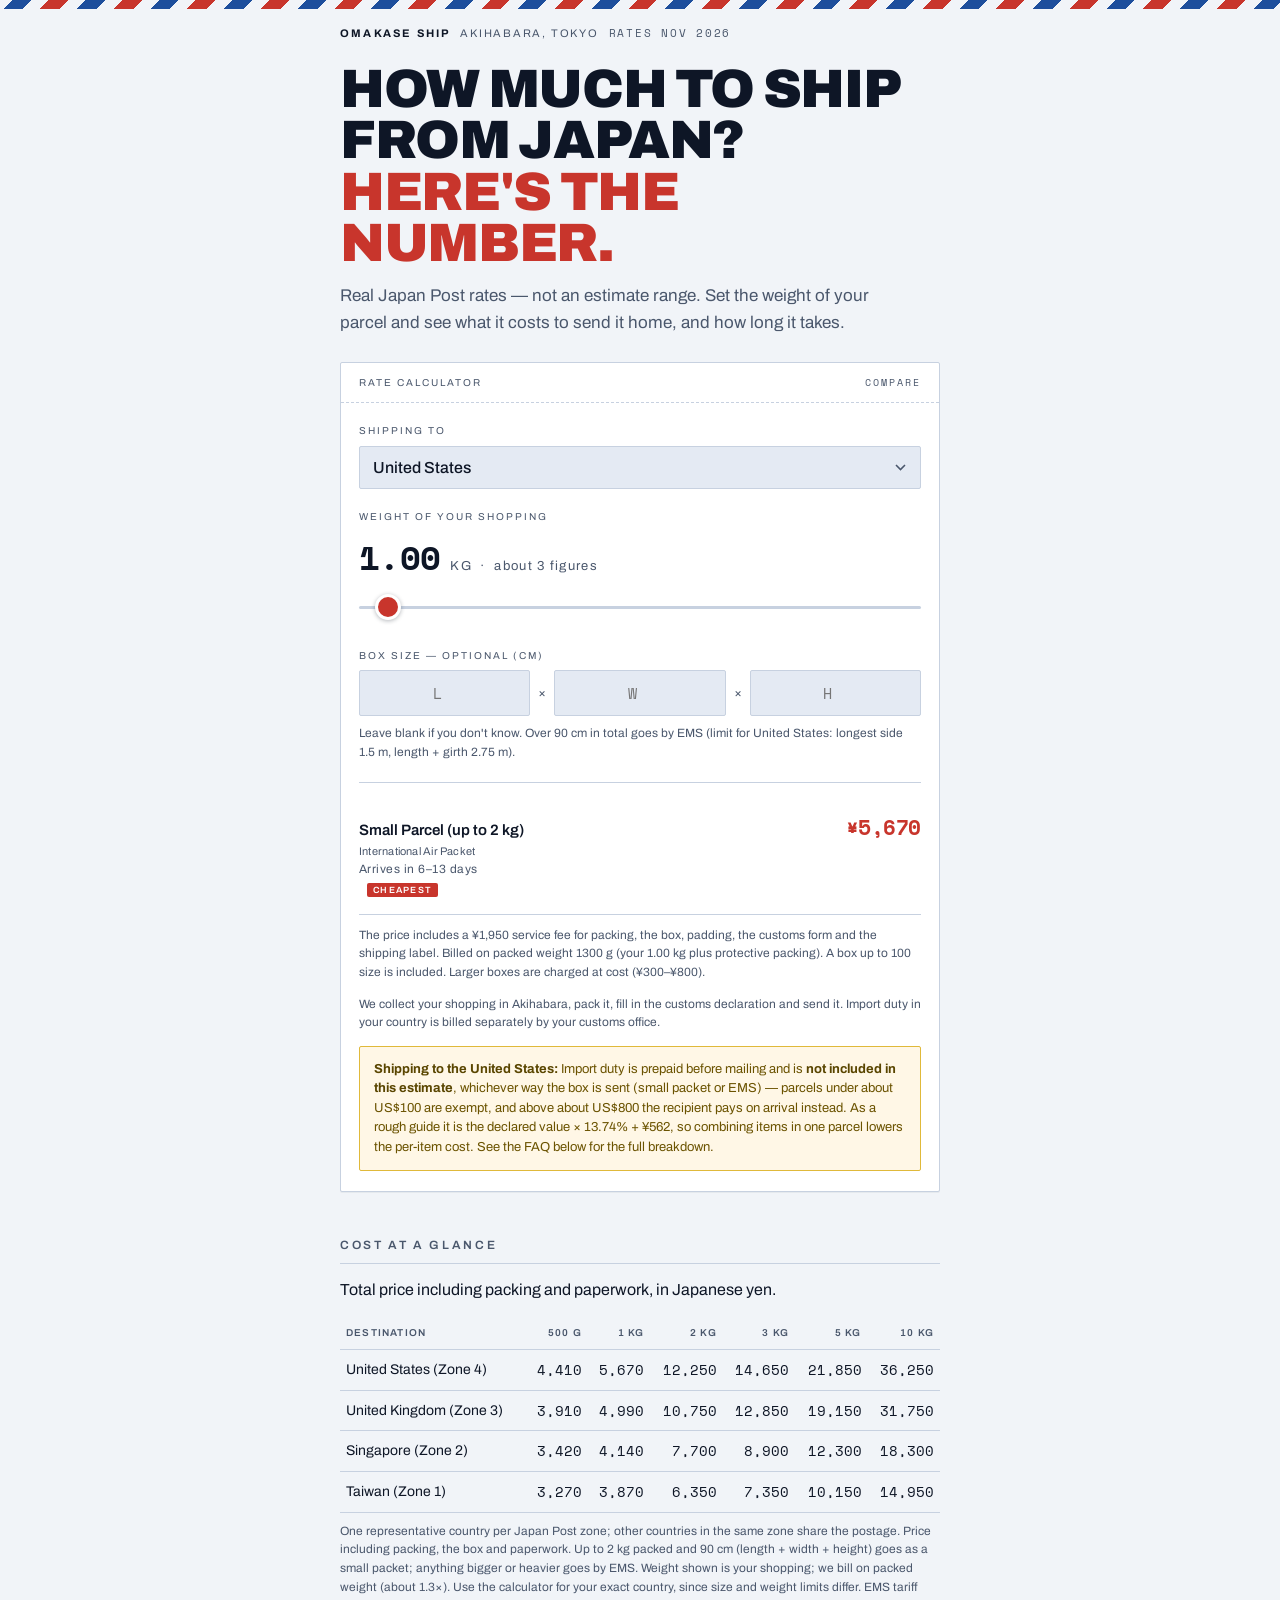
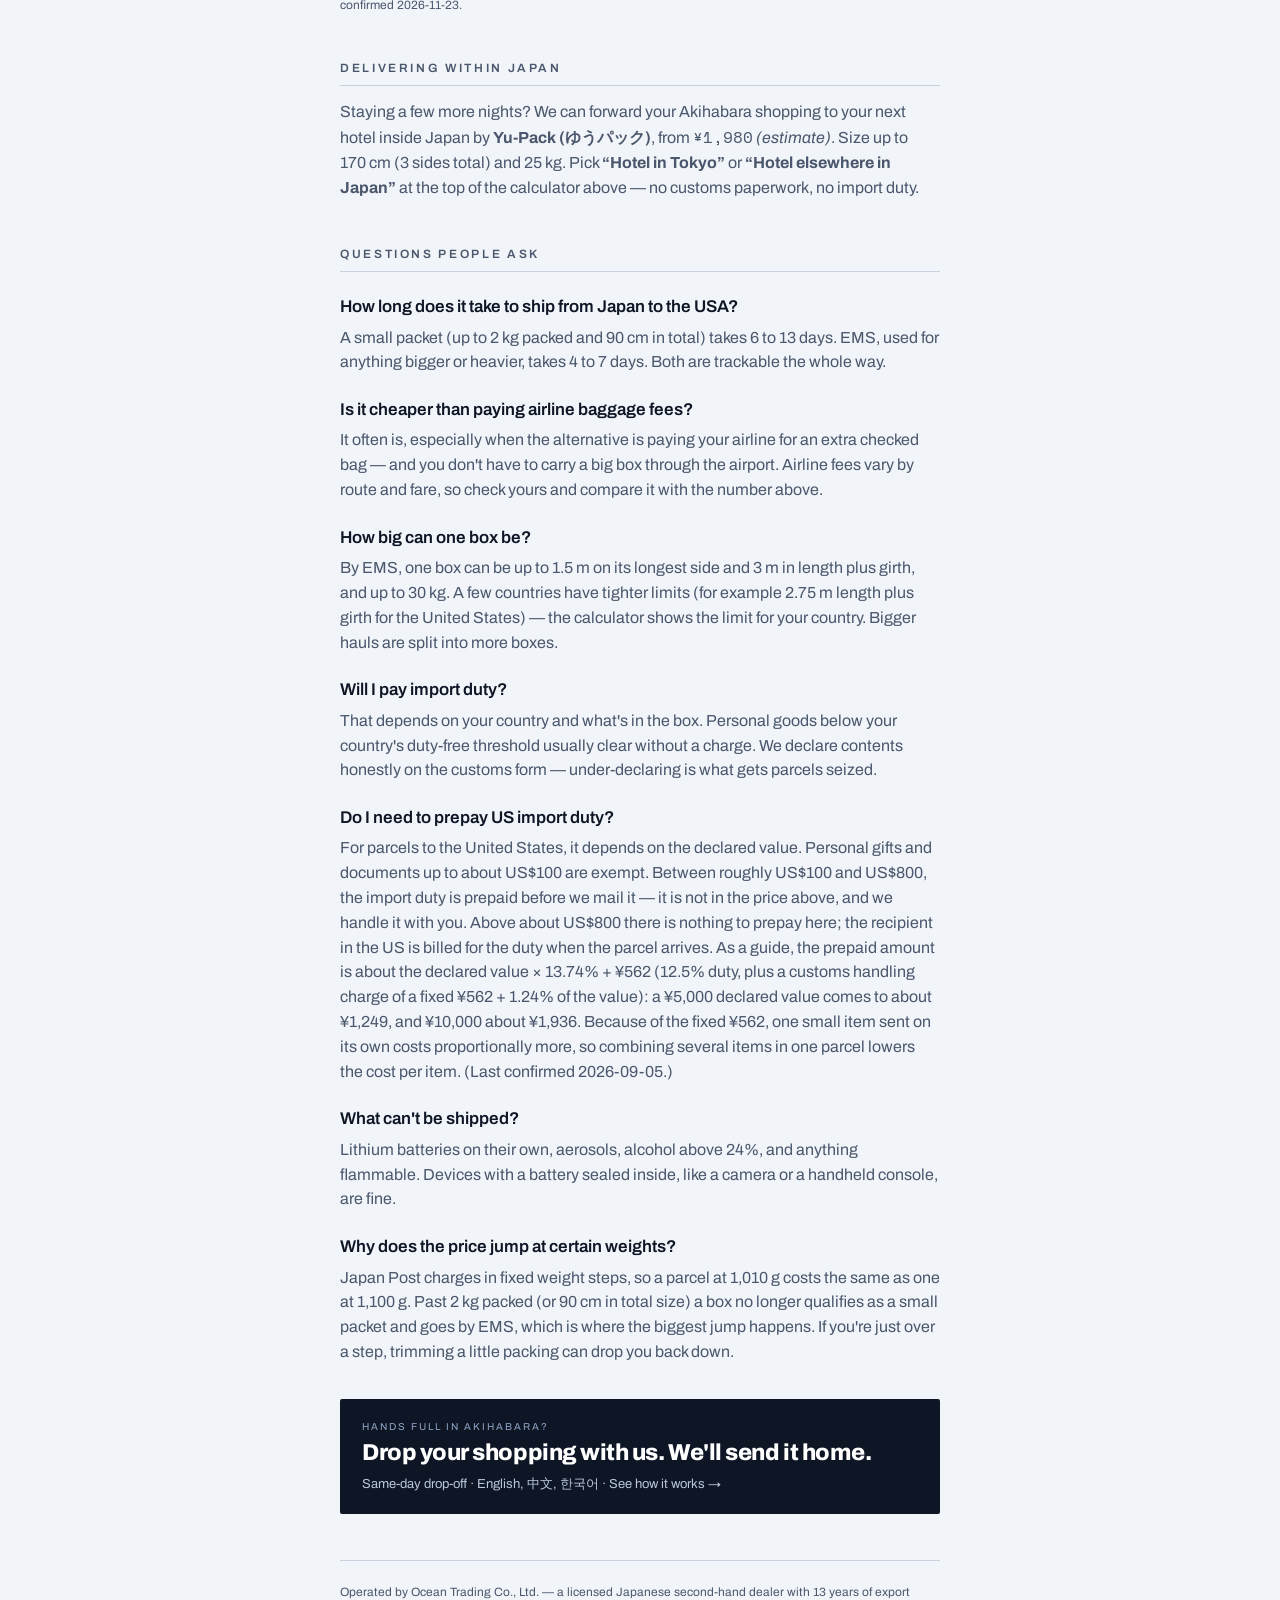
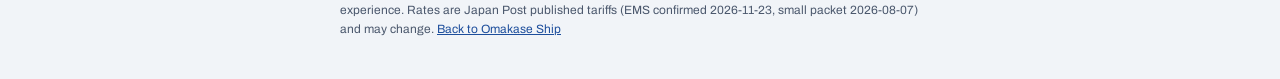
==== commit 474b1c45: "大きい荷物を主役にする（箱だけ・小形包装物と EMS の2つ・国ごとの送り先） - 梱包の選択をなくし箱だけにする。Service fee は ¥1,950（梱包・箱を含む）。   予約フォームの事前" ====
--- a/cost/index.html
+++ b/cost/index.html
@@ -4,7 +4,7 @@
 <meta charset="utf-8">
 <meta name="viewport" content="width=device-width,initial-scale=1">
 <title>How Much Does It Cost to Ship from Japan? | Real Rates Calculator — Omakase Ship</title>
-<meta name="description" content="Actual Japan Post rates to ship a parcel from Japan to the USA, Europe, Asia and beyond. Enter the weight, see the price and delivery time. Updated August 2026.">
+<meta name="description" content="Actual Japan Post rates to ship a parcel from Japan to the USA, Europe, Asia and beyond. Enter the weight, see the price and delivery time. Updated November 2026.">
 <link rel="canonical" href="https://gamegamesan-dot.github.io/akiba-ship/cost/">
 <meta property="og:title" content="How much does it cost to ship from Japan?">
 <meta property="og:description" content="Real Japan Post rates. Enter the weight, get the price and the delivery time.">
@@ -244,7 +244,7 @@
 
 <div class="wrap">
 <header>
-  <div class="brand"><b>Omakase Ship</b><span>Akihabara, Tokyo</span><span class="mono">rates Aug 2026</span></div>
+  <div class="brand"><b>Omakase Ship</b><span>Akihabara, Tokyo</span><span class="mono">rates Nov 2026</span></div>
 </header>
 
 <h1>How much to ship<br>from Japan?<br><em>Here's the number.</em></h1>
@@ -279,7 +279,7 @@
         <span class="size-x">×</span>
         <input type="number" id="dimH" inputmode="numeric" min="0" placeholder="H" aria-label="Height cm">
       </div>
-      <p class="size-hint" id="sizeHint">Leave blank if you don't know. Large boxes can exceed a service's size limit.</p>
+      <p class="size-hint" id="sizeHint">Leave blank if you don't know. Over 90 cm in total goes by EMS.</p>
     </div>
 
     <div class="result">
@@ -297,15 +297,15 @@
 <p class="b">Total price including packing and paperwork, in Japanese yen.</p>
 <table>
   <thead>
-    <tr><th>Destination</th><th>500 g</th><th>1 kg</th><th>2 kg</th><th>3 kg</th></tr>
+    <tr><th>Destination</th><th>500 g</th><th>1 kg</th><th>2 kg</th><th>3 kg</th><th>5 kg</th><th>10 kg</th></tr>
   </thead>
   <tbody>
-    <tr><td>United States (Zone 4)</td><td class="n">4,410</td><td class="n">5,670</td><td class="n">11,150</td><td class="n">13,650</td></tr>
-    <tr><td>United Kingdom (Zone 3)</td><td class="n">3,910</td><td class="n">4,990</td><td class="n">10,100</td><td class="n">12,250</td></tr>
-    <tr><td>Singapore (Zone 2)</td><td class="n">3,420</td><td class="n">4,140</td><td class="n">6,850</td><td class="n">8,050</td></tr>
-    <tr><td>Taiwan (Zone 1)</td><td class="n">3,270</td><td class="n">3,870</td><td class="n">5,400</td><td class="n">6,100</td></tr>
+    <tr><td>United States (Zone 4)</td><td class="n">4,410</td><td class="n">5,670</td><td class="n">12,250</td><td class="n">14,650</td><td class="n">21,850</td><td class="n">36,250</td></tr>
+    <tr><td>United Kingdom (Zone 3)</td><td class="n">3,910</td><td class="n">4,990</td><td class="n">10,750</td><td class="n">12,850</td><td class="n">19,150</td><td class="n">31,750</td></tr>
+    <tr><td>Singapore (Zone 2)</td><td class="n">3,420</td><td class="n">4,140</td><td class="n">7,700</td><td class="n">8,900</td><td class="n">12,300</td><td class="n">18,300</td></tr>
+    <tr><td>Taiwan (Zone 1)</td><td class="n">3,270</td><td class="n">3,870</td><td class="n">6,350</td><td class="n">7,350</td><td class="n">10,150</td><td class="n">14,950</td></tr>
   </tbody>
-  <caption id="tableCaption">One representative country per Japan Post zone; other countries in the same zone share the postage. Cheapest available option, including packing and paperwork. Weight shown is your shopping; we bill on packed weight (about 1.3×). Use the calculator for your exact country, since size and weight limits differ. Tariffs retrieved 2026-08-07.</caption>
+  <caption id="tableCaption">One representative country per Japan Post zone; other countries in the same zone share the postage. Price including packing, the box and paperwork. Up to 2 kg packed and 90 cm (length + width + height) goes as a small packet; anything bigger or heavier goes by EMS. Weight shown is your shopping; we bill on packed weight (about 1.3×). Use the calculator for your exact country, since size and weight limits differ. EMS tariff confirmed 2026-11-23.</caption>
 </table>
 
 <h2>Delivering within Japan</h2>
@@ -314,10 +314,13 @@
 <h2>Questions people ask</h2>
 
 <h3>How long does it take to ship from Japan to the USA?</h3>
-<p>Air parcel takes 6 to 13 days. EMS, used for anything over 2 kg, takes 4 to 7 days. Both are trackable the whole way.</p>
+<p>A small packet (up to 2 kg packed and 90 cm in total) takes 6 to 13 days. EMS, used for anything bigger or heavier, takes 4 to 7 days. Both are trackable the whole way.</p>
 
 <h3>Is it cheaper than paying airline baggage fees?</h3>
-<p>Usually, yes — and always if it saves you a second checked bag. Most airlines charge $75 to $150 for one extra bag on a transpacific route. Two kilos to the USA costs ¥11,150, roughly $70.</p>
+<p>It often is, especially when the alternative is paying your airline for an extra checked bag — and you don't have to carry a big box through the airport. Airline fees vary by route and fare, so check yours and compare it with the number above.</p>
+
+<h3>How big can one box be?</h3>
+<p id="faqSize">By EMS, one box can be up to 1.5 m on its longest side and 3 m in length plus girth, and up to 30 kg. A few countries have tighter limits (for example 2.75 m length plus girth for the United States) — the calculator shows the limit for your country. Bigger hauls are split into more boxes.</p>
 
 <h3>Will I pay import duty?</h3>
 <p>That depends on your country and what's in the box. Personal goods below your country's duty-free threshold usually clear without a charge. We declare contents honestly on the customs form — under-declaring is what gets parcels seized.</p>
@@ -329,7 +332,7 @@
 <p>Lithium batteries on their own, aerosols, alcohol above 24%, and anything flammable. Devices with a battery sealed inside, like a camera or a handheld console, are fine.</p>
 
 <h3>Why does the price jump at certain weights?</h3>
-<p id="faqJump">Japan Post charges in fixed weight steps, so a parcel at 1,010 g costs the same as one at 1,100 g. Past 2 kg the cheapest option changes to a heavier service, which is where the biggest jump happens. If you're just over a step, trimming a little packing can drop you back down.</p>
+<p id="faqJump">Japan Post charges in fixed weight steps, so a parcel at 1,010 g costs the same as one at 1,100 g. Past 2 kg packed (or 90 cm in total size) a box no longer qualifies as a small packet and goes by EMS, which is where the biggest jump happens. If you're just over a step, trimming a little packing can drop you back down.</p>
 
 <a class="cta" href="../">
   <span class="kicker">Hands full in Akihabara?</span>
@@ -338,18 +341,18 @@
 </a>
 
 <footer>
-  Operated by Ocean Trading Co., Ltd. — a licensed Japanese second-hand dealer with 13 years of export experience. Rates are Japan Post published tariffs retrieved 2026-08-07 and may change. <a href="../">Back to Omakase Ship</a>
+  Operated by Ocean Trading Co., Ltd. — a licensed Japanese second-hand dealer with 13 years of export experience. Rates are Japan Post published tariffs (EMS confirmed 2026-11-23, small packet 2026-08-07) and may change. <a href="../">Back to Omakase Ship</a>
 </footer>
 </div>
 
 <script src="../rates.js"></script>
 <script>
 /* 料金・表示名は共通モジュール rates.js（window.AKIBA_RATES）を参照。数値もサービス名も
-   ここに持たない。国際は quoteAll() で Small Parcel / Standard Parcel / EMS を比較
-   （船便・SAL はデータ保持だが非表示）。国内は DOMESTIC（ホテル配送）で別分岐。 */
+   ここに持たない。国際の送り方は2つ（小形包装物／EMS）。小形包装物にできるときは
+   それだけ、できないときは EMS を出す（rates.js の quoteAll／route）。
+   国内は DOMESTIC（ホテル配送）で別分岐。 */
 const R = window.AKIBA_RATES;
-const BOX = R.packing.box;                                 // 箱前提で課金
-const ORDER = {airPacket:0, airParcel:1, ems:2};           // 表示する3サービス
+const ORDER = {airPacket:0, ems:1};                        // 送り方は2つだけ
 const DOM_CODES = R.DOMESTIC.options.map(o=>o.code);       // 国内配送コード
 const $ = id => document.getElementById(id);
 const yen = n => '¥' + n.toLocaleString('en-US');
@@ -379,12 +382,12 @@
 function regionOf(c){
   if(c.code==='US') return 'Most popular';
   if(c.zone===3) return (c.code==='AU'||c.code==='NZ') ? 'Oceania (Zone 3)' : 'Europe & Canada (Zone 3)';
-  if(c.zone===2) return 'Southeast / South Asia (Zone 2)';
+  if(c.zone===2) return 'Asia (Zone 2)';
   if(c.zone===1) return 'East Asia (Zone 1)';
   return 'Other';
 }
 const REGION_ORDER=['Most popular','Europe & Canada (Zone 3)','Oceania (Zone 3)',
-                    'Southeast / South Asia (Zone 2)','East Asia (Zone 1)'];
+                    'Asia (Zone 2)','East Asia (Zone 1)'];
 function buildDestSelect(){
   let html='<optgroup label="── Within Japan ──">';
   R.DOMESTIC.options.forEach(o=>{ html+=`<option value="${o.code}">${o.nameEn}</option>`; });
@@ -403,21 +406,6 @@
   $('dest').innerHTML=html;
 }
 
-/* prose のサービス名を rates.js のラベルから流し込み（HTMLにハードコードしない） */
-function fillProse(){
-  const ap=R.SERVICES.airPacket.label, sp=R.SERVICES.airParcel.label;
-  const cap=$('tableCaption');
-  if(cap) cap.innerHTML='One representative country per Japan Post zone; other countries in the same zone '
-    +`share the postage. Cheapest available option, including packing and paperwork — light items go as `
-    +`<b>${ap}</b>, heavier boxes as <b>${sp}</b>. Weight shown is your shopping; we bill on packed weight `
-    +'(about 1.3×). Use the calculator for your exact country, since size and weight limits differ. '
-    +'Tariffs retrieved 2026-08-07.';
-  const fj=$('faqJump');
-  if(fj) fj.innerHTML='Japan Post charges in fixed weight steps, so a parcel at 1,010 g costs the same as one '
-    +`at 1,100 g. Past 2 kg the cheapest option changes from <b>${ap}</b> to <b>${sp}</b>, which is where the `
-    +'biggest jump happens. If you’re just over a step, trimming a little packing can drop you back down.';
-}
-
 function draw(){
   const val = $('dest').value;
   const contents = +$('wt').value;
@@ -432,15 +420,16 @@
   const size = readDims();
   const packed = R.packedWeight(contents);
 
-  const quotes = R.quoteAll(c.zone, contents, size || {},
-                            {country:c.code, std:c.sizeStd, parcelMaxKg:c.parcelMaxKg})
+  const lim = R.emsLimit(c.other ? null : c.code);
+  let quotes = R.quoteAll(c.zone, contents, size || {}, {country: c.other ? null : c.code})
                   .filter(q => q.service in ORDER);
+  /* 小形包装物にできるときは、それだけを出す（送り方は大きさと重さで決まる）。 */
+  if(quotes[0].available) quotes = [quotes[0]];
   quotes.sort((x,y)=>{
     if(x.available!==y.available) return x.available ? -1 : 1;
-    if(x.available) return x.postage - y.postage;
     return ORDER[x.service]-ORDER[y.service];
   });
-  const base = R.handling + BOX.cost;
+  const base = R.handling;
   // 利用可能分に総額と目安日数を付与。劣後＝「他に安く、かつ同等以上に速い」便が存在する
   const avail = quotes.filter(q=>q.available)
     .map(q=>({q:q, total:base+q.postage, maxDays:maxDaysOf(q.days)}));
@@ -452,9 +441,9 @@
 
   let html='';
   if(avail.length===0){
-    if(packed > 30000){
+    if(packed > lim.maxKg*1000){
       html += `<div class="allsplit">${(contents/1000).toFixed(1)} kg of shopping → about ${(packed/1000).toFixed(1)} kg packed.<br>`
-        + `Over the 30 kg limit for a single parcel. <b>We can split this into two boxes</b> — ask us for a quote.</div>`;
+        + `Over the ${lim.maxKg} kg limit for a single box to ${c.nameEn}. <b>We can split this into two boxes</b> — ask us for a quote.</div>`;
     } else {
       html += `<div class="allsplit">This parcel doesn’t fit any service at this size. <b>We can split it into smaller boxes</b> — ask us for a quote.</div>`;
     }
@@ -474,25 +463,27 @@
 
   $('svcTag').textContent = 'COMPARE';
   $('feeNote').textContent =
-    `All prices include ${yen(base)} for packing, the customs form and the shipping label. `
+    `The price includes a ${yen(base)} service fee for packing, the box, padding, the customs form and the shipping label. `
     + `Billed on packed weight ${packed} g (your ${(contents/1000).toFixed(2)} kg plus protective packing).`
     + ` A box up to 100 size is included. Larger boxes are charged at cost (¥300–¥800).`;
 
   const sh=$('sizeHint');
   if(size){
-    const overAny = quotes.some(q=>!q.available && /size limit/.test(q.reason));
-    if(overAny){
-      sh.textContent=`This box exceeds the parcel size limit for ${c.nameEn}. Size limits differ by country — we confirm before shipping.`;
+    const emsQ = quotes.filter(q=>q.service==='ems')[0];
+    const limTxt = `longest side ${lim.len/100} m, length + girth ${lim.girth/100} m`;
+    if(emsQ && !emsQ.available && /size limit/.test(emsQ.reason)){
+      sh.textContent=`This box is over the EMS size limit for ${c.nameEn} (${limTxt}). We can split it into smaller boxes.`;
       sh.classList.add('warn');
-    } else if(c.sizeStd==='unknown'){
-      sh.textContent=`Within the conservative size limit we apply for ${c.nameEn} — its exact parcel limit isn’t confirmed yet, so we double-check before shipping.`;
+    } else if(size.sum3 > R.smallSize.sum3 || size.length > R.smallSize.longest){
+      sh.textContent=`Over 90 cm in total (or 60 cm on one side), so this box goes by EMS. EMS limit for ${c.nameEn}: ${limTxt}, ${lim.maxKg} kg.`;
       sh.classList.remove('warn');
     } else {
-      sh.textContent='This box is within every listed service’s size limit.';
+      sh.textContent = emsQ ? `Within 90 cm in total, but over 2 kg packed, so this box goes by EMS (limit for ${c.nameEn}: ${limTxt}, ${lim.maxKg} kg).`
+                            : 'Within 90 cm in total and 2 kg packed — this box goes as a small packet.';
       sh.classList.remove('warn');
     }
   } else {
-    sh.textContent="Leave blank if you don't know. Large boxes can exceed a service's size limit.";
+    sh.textContent=`Leave blank if you don't know. Over 90 cm in total goes by EMS (limit for ${c.nameEn}: longest side ${lim.len/100} m, length + girth ${lim.girth/100} m).`;
     sh.classList.remove('warn');
   }
 
@@ -500,7 +491,7 @@
   if(c.code==='US'){
     duty.hidden=false;
     duty.innerHTML='<b>Shipping to the United States:</b> Import duty is prepaid before mailing and is '
-      +'<b>not included in this estimate</b> — parcels under about US$100 are exempt, and above about US$800 '
+      +'<b>not included in this estimate</b>, whichever way the box is sent (small packet or EMS) — parcels under about US$100 are exempt, and above about US$800 '
       +'the recipient pays on arrival instead. As a rough guide it is the declared value × 13.74% + ¥562, '
       +'so combining items in one parcel lowers the per-item cost. See the FAQ below for the full breakdown.';
   } else {
@@ -550,7 +541,6 @@
 }
 
 buildDestSelect();
-fillProse();
 $('dest').addEventListener('change', draw);
 $('wt').addEventListener('input', draw);
 ['dimL','dimW','dimH'].forEach(id=>$(id).addEventListener('input', draw));
@@ -563,11 +553,13 @@
   "@type":"FAQPage",
   "mainEntity":[
     {"@type":"Question","name":"How much does it cost to ship from Japan to the USA?",
-     "acceptedAnswer":{"@type":"Answer","text":"About ¥5,670 for a 1 kg parcel and ¥11,150 for 2 kg, including packing and customs paperwork. Prices are billed on packed weight (about 1.3 times your shopping weight), and Japan Post charges in fixed weight steps."}},
+     "acceptedAnswer":{"@type":"Answer","text":"About ¥5,670 for 1 kg of shopping, ¥12,250 for 2 kg and ¥21,850 for 5 kg, including packing, the box and customs paperwork. Up to 2 kg packed and 90 cm in total goes as a small packet; anything bigger or heavier goes by EMS. Prices are billed on packed weight (about 1.3 times your shopping weight), and Japan Post charges in fixed weight steps."}},
     {"@type":"Question","name":"How long does it take to ship from Japan to the USA?",
-     "acceptedAnswer":{"@type":"Answer","text":"Air parcel takes 6 to 13 days. EMS, used for parcels over 2 kg, takes 4 to 7 days. Both are trackable."}},
+     "acceptedAnswer":{"@type":"Answer","text":"A small packet (up to 2 kg packed and 90 cm in total) takes 6 to 13 days. EMS, used for anything bigger or heavier, takes 4 to 7 days. Both are trackable."}},
     {"@type":"Question","name":"Do I need to prepay US import duty on a parcel from Japan?",
      "acceptedAnswer":{"@type":"Answer","text":"For parcels to the United States it depends on the declared value. Personal gifts and documents up to about US$100 are exempt. Between roughly US$100 and US$800 the import duty is prepaid before mailing and is not included in the shipping price. Above about US$800 nothing is prepaid in Japan; the US recipient is billed for the duty when the parcel arrives. As a guide the prepaid amount is about the declared value × 13.74% + 562 yen (12.5% duty plus a customs handling charge of 562 yen fixed + 1.24% of the value): a 5,000 yen value comes to about 1,249 yen and 10,000 yen about 1,936 yen. Because of the fixed 562 yen, combining several items in one parcel lowers the cost per item. Last confirmed 2026-09-05."}},
+    {"@type":"Question","name":"How big can one box be when shipping from Japan by EMS?",
+     "acceptedAnswer":{"@type":"Answer","text":"By EMS one box can be up to 1.5 m on its longest side and 3 m in length plus girth, and up to 30 kg. A few countries have tighter limits, for example 2.75 m length plus girth for the United States. Bigger hauls are split into more boxes."}},
     {"@type":"Question","name":"Will I pay import duty on a parcel from Japan?",
      "acceptedAnswer":{"@type":"Answer","text":"It depends on your country and the contents. Personal goods below your country's duty-free threshold usually clear without a charge. Contents are declared honestly on the customs form."}},
     {"@type":"Question","name":"Can you deliver my shopping to my hotel in Japan?",
